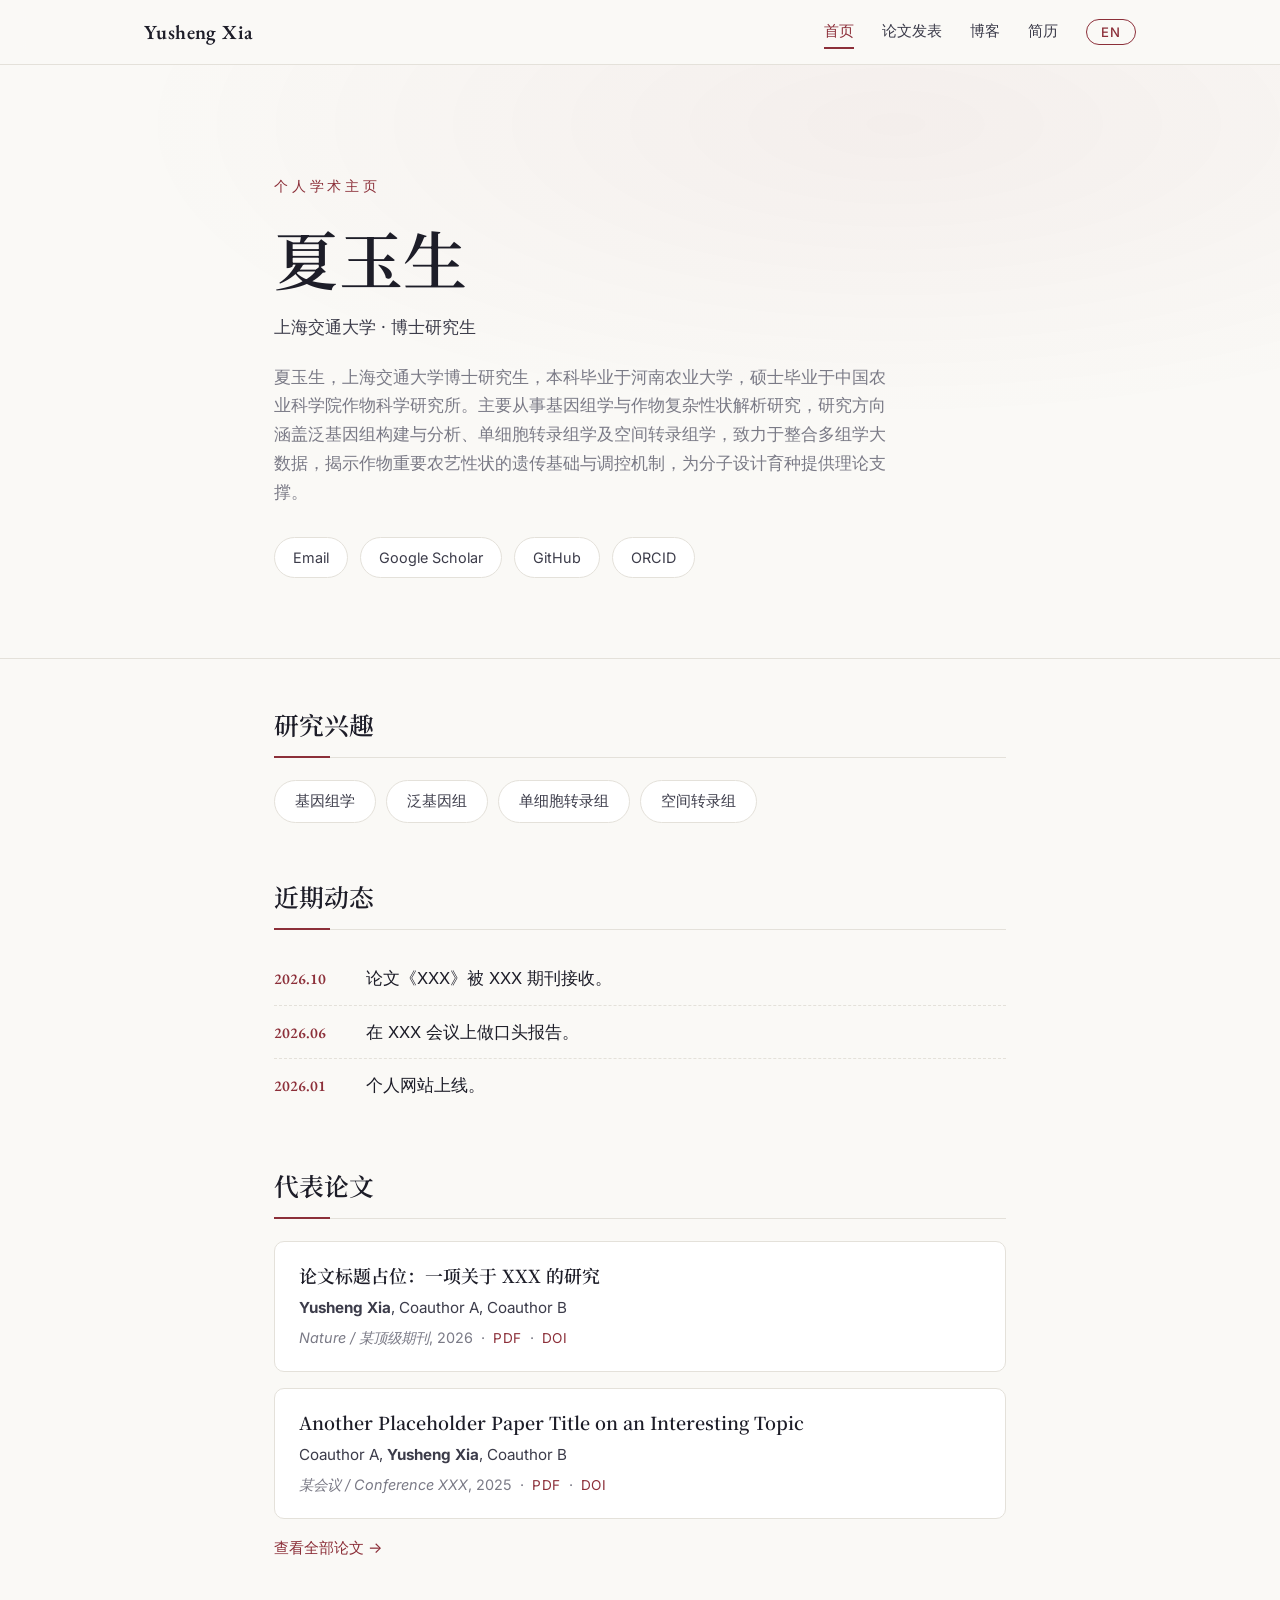
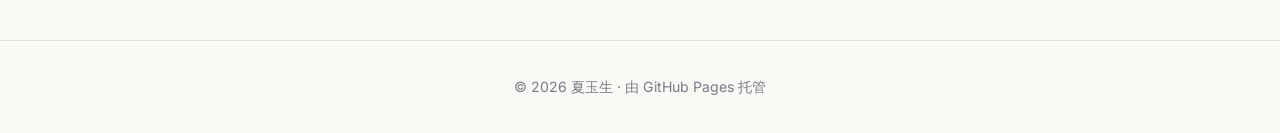
==== index.html @ d9417440 "Initial personal academic website" ====
<!DOCTYPE html>
<html lang="zh-CN" data-lang="zh">
<head>
  <meta charset="UTF-8">
  <meta name="viewport" content="width=device-width, initial-scale=1.0">
  <title>夏玉生 · Yusheng Xia</title>
  <meta name="description" content="夏玉生的个人学术主页：基因组学、泛基因组、单细胞与空间转录组学研究 | Personal academic homepage of Yusheng Xia">
  <link rel="preconnect" href="https://fonts.googleapis.com">
  <link rel="preconnect" href="https://fonts.gstatic.com" crossorigin>
  <link href="https://fonts.googleapis.com/css2?family=EB+Garamond:ital,wght@0,400;0,500;0,600;1,400&family=Noto+Serif+SC:wght@400;500;600;700&family=Inter:wght@300;400;500&display=swap" rel="stylesheet">
  <link rel="stylesheet" href="assets/css/style.css">
</head>
<body>
  <nav class="nav">
    <div class="nav-inner">
      <a href="index.html" class="nav-brand">Yusheng Xia</a>
      <div class="nav-links">
        <a href="index.html" class="active"><span class="lang lang-zh">首页</span><span class="lang lang-en">Home</span></a>
        <a href="publications.html"><span class="lang lang-zh">论文发表</span><span class="lang lang-en">Publications</span></a>
        <a href="blog.html"><span class="lang lang-zh">博客</span><span class="lang lang-en">Blog</span></a>
        <a href="cv.html"><span class="lang lang-zh">简历</span><span class="lang lang-en">CV</span></a>
        <button id="lang-toggle" class="lang-toggle" aria-label="Switch language">EN</button>
      </div>
    </div>
  </nav>

  <header class="hero">
    <div class="container">
      <p class="hero-kicker reveal">
        <span class="lang lang-zh">个人学术主页</span><span class="lang lang-en">Personal Academic Homepage</span>
      </p>
      <h1 class="hero-name reveal">
        <span class="lang lang-zh">夏玉生</span><span class="lang lang-en">Yusheng Xia</span>
      </h1>
      <p class="hero-title reveal">
        <span class="lang lang-zh">上海交通大学 · 博士研究生</span>
        <span class="lang lang-en">Ph.D. Candidate, Shanghai Jiao Tong University</span>
      </p>
      <p class="hero-bio reveal">
        <span class="lang lang-zh">夏玉生，上海交通大学博士研究生，本科毕业于河南农业大学，硕士毕业于中国农业科学院作物科学研究所。主要从事基因组学与作物复杂性状解析研究，研究方向涵盖泛基因组构建与分析、单细胞转录组学及空间转录组学，致力于整合多组学大数据，揭示作物重要农艺性状的遗传基础与调控机制，为分子设计育种提供理论支撑。</span>
        <span class="lang lang-en">Yusheng Xia is a Ph.D. candidate at Shanghai Jiao Tong University. He received his B.S. degree from Henan Agricultural University and his M.S. degree from the Institute of Crop Sciences, Chinese Academy of Agricultural Sciences. His research focuses on genomics and the dissection of complex traits in crops, spanning pan-genome construction and analysis, single-cell transcriptomics, and spatial transcriptomics. By integrating multi-omics data, he aims to unravel the genetic basis and regulatory mechanisms underlying key agronomic traits, providing theoretical support for molecular design breeding.</span>
      </p>
      <div class="hero-links reveal">
        <a href="mailto:you@example.com">Email</a>
        <a href="https://scholar.google.com" target="_blank" rel="noopener">Google Scholar</a>
        <a href="https://github.com/yourname" target="_blank" rel="noopener">GitHub</a>
        <a href="https://orcid.org" target="_blank" rel="noopener">ORCID</a>
      </div>
    </div>
  </header>

  <main class="container">

    <section class="section reveal">
      <h2 class="section-title">
        <span class="lang lang-zh">研究兴趣</span><span class="lang lang-en">Research Interests</span>
      </h2>
      <div class="chips">
        <span class="chip"><span class="lang lang-zh">基因组学</span><span class="lang lang-en">Genomics</span></span>
        <span class="chip"><span class="lang lang-zh">泛基因组</span><span class="lang lang-en">Pan-genomics</span></span>
        <span class="chip"><span class="lang lang-zh">单细胞转录组</span><span class="lang lang-en">Single-cell Transcriptomics</span></span>
        <span class="chip"><span class="lang lang-zh">空间转录组</span><span class="lang lang-en">Spatial Transcriptomics</span></span>
      </div>
    </section>

    <section class="section reveal">
      <h2 class="section-title">
        <span class="lang lang-zh">近期动态</span><span class="lang lang-en">News</span>
      </h2>
      <ul class="news-list">
        <li>
          <span class="news-date">2026.10</span>
          <span class="lang lang-zh">论文《XXX》被 XXX 期刊接收。</span>
          <span class="lang lang-en">Our paper "XXX" was accepted by XXX.</span>
        </li>
        <li>
          <span class="news-date">2026.06</span>
          <span class="lang lang-zh">在 XXX 会议上做口头报告。</span>
          <span class="lang lang-en">Gave an oral presentation at XXX Conference.</span>
        </li>
        <li>
          <span class="news-date">2026.01</span>
          <span class="lang lang-zh">个人网站上线。</span>
          <span class="lang lang-en">This website went online.</span>
        </li>
      </ul>
    </section>

    <section class="section reveal">
      <h2 class="section-title">
        <span class="lang lang-zh">代表论文</span><span class="lang lang-en">Selected Publications</span>
      </h2>
      <ul class="pub-list">
        <li class="pub-item">
          <p class="pub-title">论文标题占位：一项关于 XXX 的研究</p>
          <p class="pub-authors"><strong>Yusheng Xia</strong>, Coauthor A, Coauthor B</p>
          <p class="pub-venue"><em>Nature / 某顶级期刊</em>, 2026 &nbsp;·&nbsp; <a href="#">PDF</a> &nbsp;·&nbsp; <a href="#">DOI</a></p>
        </li>
        <li class="pub-item">
          <p class="pub-title">Another Placeholder Paper Title on an Interesting Topic</p>
          <p class="pub-authors">Coauthor A, <strong>Yusheng Xia</strong>, Coauthor B</p>
          <p class="pub-venue"><em>某会议 / Conference XXX</em>, 2025 &nbsp;·&nbsp; <a href="#">PDF</a> &nbsp;·&nbsp; <a href="#">DOI</a></p>
        </li>
      </ul>
      <p class="more-link"><a href="publications.html"><span class="lang lang-zh">查看全部论文 →</span><span class="lang lang-en">All publications →</span></a></p>
    </section>

  </main>

  <footer class="footer">
    <div class="container">
      <p>
        <span class="lang lang-zh">© 2026 夏玉生 · 由 GitHub Pages 托管</span>
        <span class="lang lang-en">© 2026 Yusheng Xia · Hosted on GitHub Pages</span>
      </p>
    </div>
  </footer>

  <script src="assets/js/main.js"></script>
</body>
</html>
---- assets/css/style.css ----
/* ============================================================
   Academic Personal Site — style.css
   ============================================================ */

:root {
  --bg: #faf9f6;
  --bg-soft: #f3f1ec;
  --ink: #1d1d28;
  --ink-soft: #3c3c4a;
  --muted: #7a7a86;
  --accent: #8c2f39;
  --accent-soft: #a4535c;
  --line: #e4e1da;
  --card: #ffffff;
  --serif-en: "EB Garamond", "Noto Serif SC", Georgia, serif;
  --serif-zh: "Noto Serif SC", "EB Garamond", "Songti SC", serif;
  --sans: "Inter", -apple-system, "PingFang SC", "Microsoft YaHei", sans-serif;
  --maxw: 780px;
}

* { margin: 0; padding: 0; box-sizing: border-box; }

html { scroll-behavior: smooth; }

body {
  background: var(--bg);
  color: var(--ink);
  font-family: var(--sans);
  font-size: 16.5px;
  line-height: 1.75;
  -webkit-font-smoothing: antialiased;
}

.container {
  max-width: var(--maxw);
  margin: 0 auto;
  padding: 0 24px;
}

a {
  color: var(--accent);
  text-decoration: none;
  border-bottom: 1px solid transparent;
  transition: border-color .2s ease, color .2s ease;
}
a:hover { border-bottom-color: var(--accent); }

/* ---------- language toggle ---------- */
.lang { display: none; }
html[data-lang="zh"] .lang-zh { display: inline; }
html[data-lang="en"] .lang-en { display: inline; }
html[data-lang="zh"] body { font-family: var(--sans); }
html[data-lang="en"] body { font-family: var(--sans); }

/* ---------- nav ---------- */
.nav {
  position: sticky;
  top: 0;
  z-index: 100;
  background: rgba(250, 249, 246, .88);
  backdrop-filter: blur(12px);
  -webkit-backdrop-filter: blur(12px);
  border-bottom: 1px solid var(--line);
}
.nav-inner {
  max-width: 1040px;
  margin: 0 auto;
  padding: 0 24px;
  height: 64px;
  display: flex;
  align-items: center;
  justify-content: space-between;
}
.nav-brand {
  font-family: var(--serif-en);
  font-size: 1.25rem;
  font-weight: 600;
  letter-spacing: .02em;
  color: var(--ink);
  border-bottom: none;
}
.nav-links {
  display: flex;
  align-items: center;
  gap: 28px;
}
.nav-links a {
  font-size: .92rem;
  color: var(--ink-soft);
  border-bottom: none;
  position: relative;
  padding: 4px 0;
}
.nav-links a::after {
  content: "";
  position: absolute;
  left: 0; bottom: 0;
  width: 0; height: 2px;
  background: var(--accent);
  transition: width .25s ease;
}
.nav-links a:hover::after,
.nav-links a.active::after { width: 100%; }
.nav-links a.active { color: var(--accent); }

.lang-toggle {
  font-family: var(--sans);
  font-size: .82rem;
  font-weight: 500;
  letter-spacing: .08em;
  color: var(--accent);
  background: transparent;
  border: 1px solid var(--accent);
  border-radius: 999px;
  padding: 4px 14px;
  cursor: pointer;
  transition: background .2s ease, color .2s ease;
}
.lang-toggle:hover { background: var(--accent); color: #fff; }

/* ---------- hero ---------- */
.hero {
  padding: 110px 0 80px;
  border-bottom: 1px solid var(--line);
  background:
    radial-gradient(ellipse 60% 50% at 70% 10%, rgba(140, 47, 57, .05), transparent),
    var(--bg);
}
.hero-kicker {
  font-size: .85rem;
  letter-spacing: .28em;
  text-transform: uppercase;
  color: var(--accent);
  margin-bottom: 22px;
}
.hero-name {
  font-family: var(--serif-zh);
  font-size: clamp(2.6rem, 6vw, 4rem);
  font-weight: 600;
  line-height: 1.15;
  letter-spacing: .01em;
  margin-bottom: 18px;
}
html[data-lang="en"] .hero-name { font-family: var(--serif-en); }
.hero-title {
  font-size: 1.08rem;
  color: var(--ink-soft);
  margin-bottom: 20px;
}
.hero-bio {
  max-width: 620px;
  color: var(--muted);
  margin-bottom: 30px;
}
.hero-links {
  display: flex;
  flex-wrap: wrap;
  gap: 12px;
}
.hero-links a {
  font-size: .9rem;
  padding: 7px 18px;
  border: 1px solid var(--line);
  border-radius: 999px;
  background: var(--card);
  color: var(--ink-soft);
  transition: all .2s ease;
}
.hero-links a:hover {
  border-color: var(--accent);
  color: var(--accent);
  transform: translateY(-1px);
}

/* ---------- sections ---------- */
.section { padding: 44px 0 8px; }

.section-title {
  font-family: var(--serif-zh);
  font-size: 1.55rem;
  font-weight: 600;
  margin-bottom: 22px;
  padding-bottom: 10px;
  border-bottom: 1px solid var(--line);
  position: relative;
}
html[data-lang="en"] .section-title { font-family: var(--serif-en); }
.section-title::after {
  content: "";
  position: absolute;
  left: 0; bottom: -1px;
  width: 56px; height: 2px;
  background: var(--accent);
}

/* ---------- chips ---------- */
.chips { display: flex; flex-wrap: wrap; gap: 10px; }
.chip {
  font-size: .92rem;
  padding: 8px 20px;
  background: var(--card);
  border: 1px solid var(--line);
  border-radius: 999px;
  color: var(--ink-soft);
  transition: all .2s ease;
}
.chip:hover {
  border-color: var(--accent);
  color: var(--accent);
  box-shadow: 0 4px 14px rgba(140, 47, 57, .08);
}

/* ---------- news ---------- */
.news-list { list-style: none; }
.news-list li {
  display: flex;
  gap: 20px;
  padding: 12px 0;
  border-bottom: 1px dashed var(--line);
  align-items: baseline;
}
.news-list li:last-child { border-bottom: none; }
.news-date {
  flex-shrink: 0;
  font-family: var(--serif-en);
  font-size: .95rem;
  font-weight: 600;
  color: var(--accent);
  min-width: 72px;
}

/* ---------- publications ---------- */
.pub-list { list-style: none; }
.pub-item {
  padding: 20px 24px;
  margin-bottom: 16px;
  background: var(--card);
  border: 1px solid var(--line);
  border-radius: 10px;
  transition: box-shadow .25s ease, transform .25s ease;
}
.pub-item:hover {
  box-shadow: 0 8px 28px rgba(29, 29, 40, .07);
  transform: translateY(-2px);
}
.pub-title {
  font-family: var(--serif-zh);
  font-size: 1.12rem;
  font-weight: 600;
  line-height: 1.5;
  margin-bottom: 6px;
}
html[data-lang="en"] .pub-title { font-family: var(--serif-en); }
.pub-authors { font-size: .95rem; color: var(--ink-soft); margin-bottom: 4px; }
.pub-venue { font-size: .9rem; color: var(--muted); }
.pub-venue a { font-size: .85rem; letter-spacing: .04em; }

.more-link { margin-top: 8px; font-size: .95rem; }

/* ---------- page (inner pages) ---------- */
.page { padding: 70px 0 40px; min-height: 60vh; }
.page-title {
  font-family: var(--serif-zh);
  font-size: clamp(2rem, 5vw, 2.8rem);
  font-weight: 600;
  margin-bottom: 10px;
}
html[data-lang="en"] .page-title { font-family: var(--serif-en); }
.page-sub { color: var(--muted); margin-bottom: 20px; }

/* ---------- cv ---------- */
.cv-list { list-style: none; }
.cv-list li { padding: 14px 0; border-bottom: 1px dashed var(--line); }
.cv-list li:last-child { border-bottom: none; }
.cv-row {
  display: flex;
  justify-content: space-between;
  align-items: baseline;
  gap: 16px;
  flex-wrap: wrap;
}
.cv-date {
  font-family: var(--serif-en);
  font-size: .92rem;
  color: var(--accent);
  white-space: nowrap;
}
.cv-detail { font-size: .95rem; color: var(--muted); margin-top: 2px; }

/* ---------- blog list ---------- */
.post-list { padding-top: 10px; }
.post-card {
  display: block;
  padding: 26px 0;
  border-bottom: 1px solid var(--line);
  color: var(--ink);
}
.post-card:hover { border-bottom-color: var(--line); }
.post-card:hover .post-card-title { color: var(--accent); }
.post-card-date {
  font-family: var(--serif-en);
  font-size: .88rem;
  color: var(--accent);
  letter-spacing: .06em;
  margin-bottom: 6px;
}
.post-card-title {
  font-family: var(--serif-zh);
  font-size: 1.4rem;
  font-weight: 600;
  margin-bottom: 8px;
  transition: color .2s ease;
}
html[data-lang="en"] .post-card-title { font-family: var(--serif-en); }
.post-card-summary { color: var(--muted); font-size: .97rem; }

/* ---------- article ---------- */
.back-link { margin-bottom: 30px; font-size: .92rem; }
.article { padding-bottom: 40px; }
.article h1 {
  font-family: var(--serif-zh);
  font-size: 2.1rem;
  font-weight: 600;
  line-height: 1.3;
  margin-bottom: 8px;
}
html[data-lang="en"] .article h1 { font-family: var(--serif-en); }
.article .article-date {
  font-family: var(--serif-en);
  color: var(--accent);
  font-size: .95rem;
  margin-bottom: 32px;
  display: block;
}
.article h2 {
  font-family: var(--serif-zh);
  font-size: 1.5rem;
  margin: 40px 0 14px;
  padding-bottom: 8px;
  border-bottom: 1px solid var(--line);
}
html[data-lang="en"] .article h2 { font-family: var(--serif-en); }
.article h3 { font-size: 1.15rem; margin: 28px 0 10px; }
.article p { margin-bottom: 16px; color: var(--ink-soft); }
.article ul, .article ol { margin: 0 0 16px 24px; color: var(--ink-soft); }
.article li { margin-bottom: 6px; }
.article blockquote {
  margin: 24px 0;
  padding: 14px 22px;
  border-left: 3px solid var(--accent);
  background: var(--bg-soft);
  border-radius: 0 8px 8px 0;
  color: var(--ink-soft);
}
.article code {
  font-family: "SF Mono", Menlo, Consolas, monospace;
  font-size: .88em;
  background: var(--bg-soft);
  padding: 2px 7px;
  border-radius: 5px;
}
.article pre {
  background: #23232e;
  color: #e8e6e3;
  padding: 18px 22px;
  border-radius: 10px;
  overflow-x: auto;
  margin-bottom: 20px;
}
.article pre code { background: none; padding: 0; color: inherit; }
.article img { max-width: 100%; border-radius: 8px; margin: 16px 0; }
.article hr { border: none; border-top: 1px solid var(--line); margin: 36px 0; }

/* ---------- footer ---------- */
.footer {
  margin-top: 70px;
  padding: 34px 0;
  border-top: 1px solid var(--line);
  text-align: center;
  font-size: .88rem;
  color: var(--muted);
}

/* ---------- reveal animation ---------- */
.reveal {
  opacity: 0;
  transform: translateY(18px);
  transition: opacity .7s ease, transform .7s ease;
}
.reveal.visible {
  opacity: 1;
  transform: none;
}

/* ---------- responsive ---------- */
@media (max-width: 640px) {
  body { font-size: 15.5px; }
  .nav-inner { height: 56px; }
  .nav-links { gap: 14px; }
  .nav-links a { font-size: .85rem; }
  .nav-brand { font-size: 1.05rem; }
  .hero { padding: 70px 0 56px; }
  .news-list li { flex-direction: column; gap: 2px; }
  .post-card-title { font-size: 1.2rem; }
}
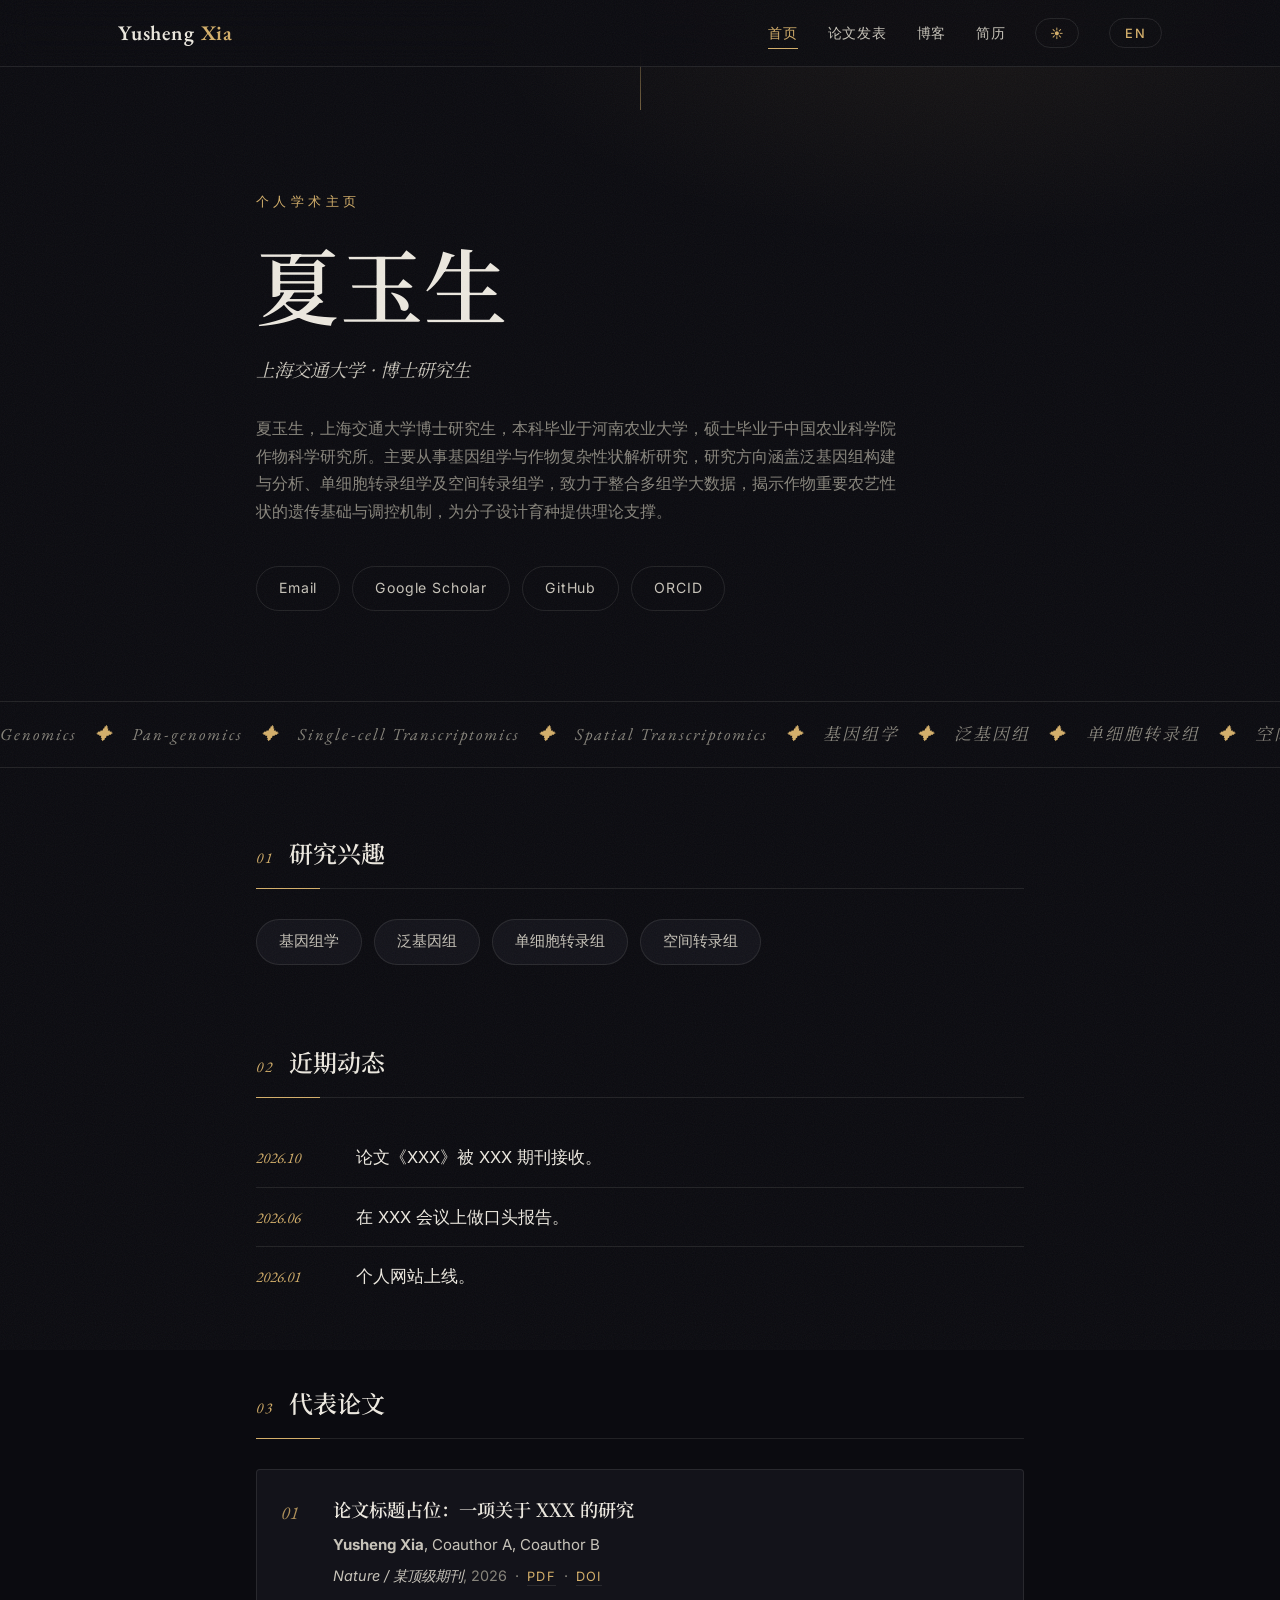
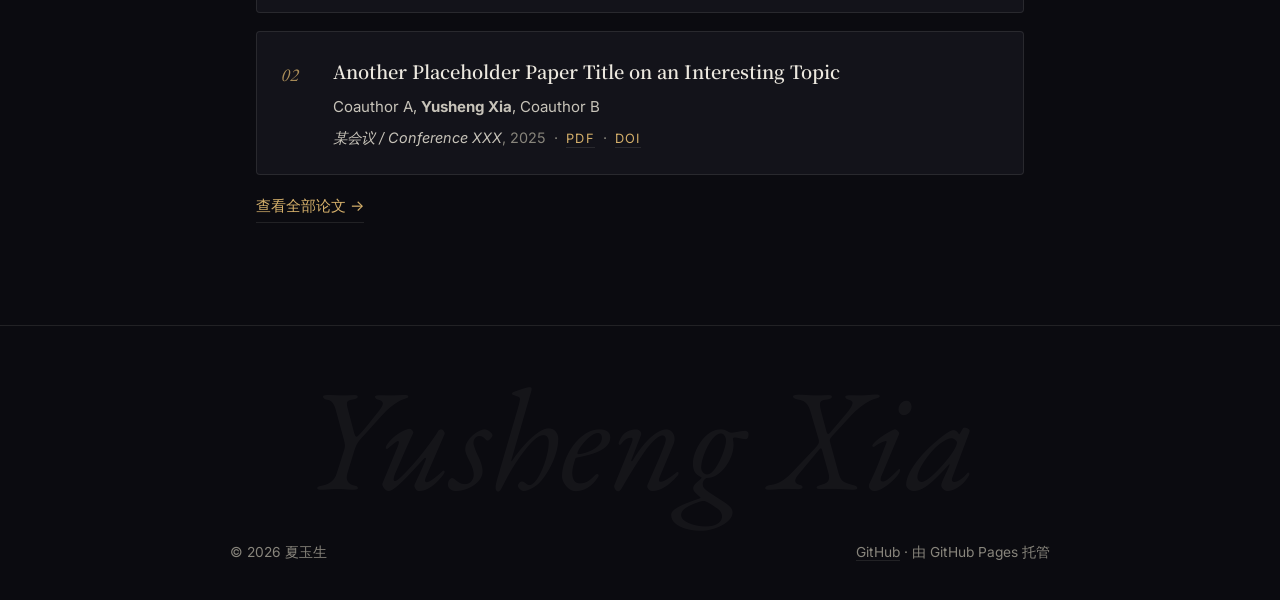
==== commit b5f37f1e: "Redesign: dark gold editorial theme, marquee, grain, theme toggle" ====
--- a/index.html
+++ b/index.html
@@ -1,5 +1,5 @@
 <!DOCTYPE html>
-<html lang="zh-CN" data-lang="zh">
+<html lang="zh-CN" data-lang="zh" data-theme="dark">
 <head>
   <meta charset="UTF-8">
   <meta name="viewport" content="width=device-width, initial-scale=1.0">
@@ -11,14 +11,17 @@
   <link rel="stylesheet" href="assets/css/style.css">
 </head>
 <body>
+  <div class="grain" aria-hidden="true"></div>
+
   <nav class="nav">
     <div class="nav-inner">
-      <a href="index.html" class="nav-brand">Yusheng Xia</a>
+      <a href="index.html" class="nav-brand">Yusheng <em>Xia</em></a>
       <div class="nav-links">
         <a href="index.html" class="active"><span class="lang lang-zh">首页</span><span class="lang lang-en">Home</span></a>
         <a href="publications.html"><span class="lang lang-zh">论文发表</span><span class="lang lang-en">Publications</span></a>
         <a href="blog.html"><span class="lang lang-zh">博客</span><span class="lang lang-en">Blog</span></a>
         <a href="cv.html"><span class="lang lang-zh">简历</span><span class="lang lang-en">CV</span></a>
+        <button id="theme-toggle" class="theme-toggle" aria-label="Toggle theme">☀</button>
         <button id="lang-toggle" class="lang-toggle" aria-label="Switch language">EN</button>
       </div>
     </div>
@@ -43,8 +46,14 @@
       <div class="hero-links reveal">
         <a href="mailto:you@example.com">Email</a>
         <a href="https://scholar.google.com" target="_blank" rel="noopener">Google Scholar</a>
-        <a href="https://github.com/yourname" target="_blank" rel="noopener">GitHub</a>
+        <a href="https://github.com/yusheng-XIA" target="_blank" rel="noopener">GitHub</a>
         <a href="https://orcid.org" target="_blank" rel="noopener">ORCID</a>
+      </div>
+    </div>
+
+    <div class="marquee" aria-hidden="true">
+      <div class="marquee-track">
+        <span>Genomics<b>✦</b>Pan-genomics<b>✦</b>Single-cell Transcriptomics<b>✦</b>Spatial Transcriptomics<b>✦</b>基因组学<b>✦</b>泛基因组<b>✦</b>单细胞转录组<b>✦</b>空间转录组<b>✦</b></span><span>Genomics<b>✦</b>Pan-genomics<b>✦</b>Single-cell Transcriptomics<b>✦</b>Spatial Transcriptomics<b>✦</b>基因组学<b>✦</b>泛基因组<b>✦</b>单细胞转录组<b>✦</b>空间转录组<b>✦</b></span>
       </div>
     </div>
   </header>
@@ -108,10 +117,12 @@
   </main>
 
   <footer class="footer">
-    <div class="container">
+    <div class="footer-watermark">Yusheng Xia</div>
+    <div class="container footer-inner">
+      <p><span class="lang lang-zh">© 2026 夏玉生</span><span class="lang lang-en">© 2026 Yusheng Xia</span></p>
       <p>
-        <span class="lang lang-zh">© 2026 夏玉生 · 由 GitHub Pages 托管</span>
-        <span class="lang lang-en">© 2026 Yusheng Xia · Hosted on GitHub Pages</span>
+        <a href="https://github.com/yusheng-XIA" target="_blank" rel="noopener">GitHub</a>
+        <span class="lang lang-zh"> · 由 GitHub Pages 托管</span><span class="lang lang-en"> · Hosted on GitHub Pages</span>
       </p>
     </div>
   </footer>
--- a/assets/css/style.css
+++ b/assets/css/style.css
@@ -1,21 +1,44 @@
 /* ============================================================
-   Academic Personal Site — style.css
+   Yusheng Xia — Academic Site · "Modern Editorial" theme
    ============================================================ */
 
 :root {
-  --bg: #faf9f6;
-  --bg-soft: #f3f1ec;
-  --ink: #1d1d28;
-  --ink-soft: #3c3c4a;
-  --muted: #7a7a86;
-  --accent: #8c2f39;
-  --accent-soft: #a4535c;
-  --line: #e4e1da;
-  --card: #ffffff;
   --serif-en: "EB Garamond", "Noto Serif SC", Georgia, serif;
   --serif-zh: "Noto Serif SC", "EB Garamond", "Songti SC", serif;
   --sans: "Inter", -apple-system, "PingFang SC", "Microsoft YaHei", sans-serif;
-  --maxw: 780px;
+  --mono: "SF Mono", Menlo, Consolas, monospace;
+  --maxw: 820px;
+  --ease: cubic-bezier(.22, .68, .26, .99);
+}
+
+/* ---------- themes ---------- */
+html[data-theme="dark"] {
+  --bg: #0b0b10;
+  --bg-soft: #121218;
+  --card: #13131a;
+  --ink: #ece8df;
+  --ink-soft: #c7c3b9;
+  --muted: #88857c;
+  --accent: #d4af6a;
+  --accent-ink: #0b0b10;
+  --line: rgba(236, 232, 223, .1);
+  --glow: rgba(212, 175, 106, .07);
+  --shadow: rgba(0, 0, 0, .5);
+  --nav-bg: rgba(11, 11, 16, .82);
+}
+html[data-theme="light"] {
+  --bg: #f6f3ec;
+  --bg-soft: #efebe1;
+  --card: #fffdf8;
+  --ink: #16161e;
+  --ink-soft: #3a3a46;
+  --muted: #7b786e;
+  --accent: #8c2f39;
+  --accent-ink: #fffdf8;
+  --line: rgba(22, 22, 30, .12);
+  --glow: rgba(140, 47, 57, .05);
+  --shadow: rgba(22, 22, 30, .12);
+  --nav-bg: rgba(246, 243, 236, .85);
 }
 
 * { margin: 0; padding: 0; box-sizing: border-box; }
@@ -29,65 +52,91 @@
   font-size: 16.5px;
   line-height: 1.75;
   -webkit-font-smoothing: antialiased;
-}
+  transition: background .4s ease, color .4s ease;
+}
+
+::selection { background: var(--accent); color: var(--accent-ink); }
+
+::-webkit-scrollbar { width: 10px; }
+::-webkit-scrollbar-track { background: var(--bg); }
+::-webkit-scrollbar-thumb { background: var(--line); border-radius: 5px; }
+::-webkit-scrollbar-thumb:hover { background: var(--accent); }
 
 .container {
   max-width: var(--maxw);
   margin: 0 auto;
-  padding: 0 24px;
+  padding: 0 26px;
 }
 
 a {
   color: var(--accent);
   text-decoration: none;
-  border-bottom: 1px solid transparent;
-  transition: border-color .2s ease, color .2s ease;
-}
-a:hover { border-bottom-color: var(--accent); }
+  transition: color .25s ease;
+}
+
+/* ---------- film grain overlay ---------- */
+.grain {
+  position: fixed;
+  inset: -50%;
+  z-index: 999;
+  pointer-events: none;
+  opacity: .05;
+  background-image: url("data:image/svg+xml,%3Csvg xmlns='http://www.w3.org/2000/svg' width='300' height='300'%3E%3Cfilter id='n'%3E%3CfeTurbulence type='fractalNoise' baseFrequency='0.9' numOctaves='2'/%3E%3C/filter%3E%3Crect width='100%25' height='100%25' filter='url(%23n)'/%3E%3C/svg%3E");
+  animation: grain 8s steps(10) infinite;
+}
+@keyframes grain {
+  0%, 100% { transform: translate(0, 0); }
+  20% { transform: translate(-3%, 2%); }
+  40% { transform: translate(2%, -3%); }
+  60% { transform: translate(-2%, -2%); }
+  80% { transform: translate(3%, 3%); }
+}
 
 /* ---------- language toggle ---------- */
 .lang { display: none; }
 html[data-lang="zh"] .lang-zh { display: inline; }
 html[data-lang="en"] .lang-en { display: inline; }
-html[data-lang="zh"] body { font-family: var(--sans); }
-html[data-lang="en"] body { font-family: var(--sans); }
 
 /* ---------- nav ---------- */
 .nav {
-  position: sticky;
-  top: 0;
+  position: fixed;
+  top: 0; left: 0; right: 0;
   z-index: 100;
-  background: rgba(250, 249, 246, .88);
-  backdrop-filter: blur(12px);
-  -webkit-backdrop-filter: blur(12px);
-  border-bottom: 1px solid var(--line);
+  background: var(--nav-bg);
+  backdrop-filter: blur(16px) saturate(1.4);
+  -webkit-backdrop-filter: blur(16px) saturate(1.4);
+  border-bottom: 1px solid var(--line);
+  transition: background .4s ease;
 }
 .nav-inner {
-  max-width: 1040px;
+  max-width: 1100px;
   margin: 0 auto;
-  padding: 0 24px;
-  height: 64px;
+  padding: 0 28px;
+  height: 66px;
   display: flex;
   align-items: center;
   justify-content: space-between;
 }
 .nav-brand {
   font-family: var(--serif-en);
-  font-size: 1.25rem;
+  font-size: 1.3rem;
   font-weight: 600;
-  letter-spacing: .02em;
+  letter-spacing: .04em;
   color: var(--ink);
-  border-bottom: none;
+}
+.nav-brand em {
+  font-style: normal;
+  color: var(--accent);
 }
 .nav-links {
   display: flex;
   align-items: center;
-  gap: 28px;
+  gap: 30px;
 }
 .nav-links a {
-  font-size: .92rem;
+  font-size: .88rem;
+  letter-spacing: .05em;
   color: var(--ink-soft);
-  border-bottom: none;
   position: relative;
   padding: 4px 0;
 }
@@ -95,182 +144,302 @@
   content: "";
   position: absolute;
   left: 0; bottom: 0;
-  width: 0; height: 2px;
+  width: 100%; height: 1px;
   background: var(--accent);
-  transition: width .25s ease;
+  transform: scaleX(0);
+  transform-origin: right;
+  transition: transform .35s var(--ease);
 }
 .nav-links a:hover::after,
-.nav-links a.active::after { width: 100%; }
+.nav-links a.active::after { transform: scaleX(1); transform-origin: left; }
 .nav-links a.active { color: var(--accent); }
 
-.lang-toggle {
+.lang-toggle, .theme-toggle {
   font-family: var(--sans);
-  font-size: .82rem;
+  font-size: .8rem;
   font-weight: 500;
-  letter-spacing: .08em;
+  letter-spacing: .1em;
   color: var(--accent);
   background: transparent;
-  border: 1px solid var(--accent);
+  border: 1px solid var(--line);
   border-radius: 999px;
-  padding: 4px 14px;
+  width: 44px; height: 30px;
   cursor: pointer;
-  transition: background .2s ease, color .2s ease;
-}
-.lang-toggle:hover { background: var(--accent); color: #fff; }
+  transition: all .25s ease;
+  display: inline-flex;
+  align-items: center;
+  justify-content: center;
+}
+.lang-toggle { width: auto; padding: 0 15px; }
+.lang-toggle:hover, .theme-toggle:hover {
+  border-color: var(--accent);
+  box-shadow: 0 0 18px var(--glow);
+}
 
 /* ---------- hero ---------- */
 .hero {
-  padding: 110px 0 80px;
-  border-bottom: 1px solid var(--line);
+  position: relative;
+  padding: 190px 0 0;
+  overflow: hidden;
   background:
-    radial-gradient(ellipse 60% 50% at 70% 10%, rgba(140, 47, 57, .05), transparent),
+    radial-gradient(ellipse 55% 45% at 75% 0%, var(--glow), transparent 70%),
     var(--bg);
 }
+.hero::before {
+  content: "";
+  position: absolute;
+  top: 0; left: 50%;
+  width: 1px; height: 110px;
+  background: linear-gradient(to bottom, transparent, var(--accent));
+  opacity: .5;
+}
 .hero-kicker {
-  font-size: .85rem;
-  letter-spacing: .28em;
+  font-size: .82rem;
+  letter-spacing: .34em;
   text-transform: uppercase;
   color: var(--accent);
-  margin-bottom: 22px;
+  margin-bottom: 26px;
 }
 .hero-name {
   font-family: var(--serif-zh);
-  font-size: clamp(2.6rem, 6vw, 4rem);
+  font-size: clamp(3rem, 8vw, 5.2rem);
   font-weight: 600;
-  line-height: 1.15;
+  line-height: 1.08;
   letter-spacing: .01em;
-  margin-bottom: 18px;
-}
-html[data-lang="en"] .hero-name { font-family: var(--serif-en); }
+  margin-bottom: 24px;
+}
+html[data-lang="en"] .hero-name {
+  font-family: var(--serif-en);
+  letter-spacing: -.015em;
+}
 .hero-title {
-  font-size: 1.08rem;
+  font-family: var(--serif-zh);
+  font-style: italic;
+  font-size: 1.15rem;
   color: var(--ink-soft);
-  margin-bottom: 20px;
-}
+  margin-bottom: 30px;
+}
+html[data-lang="en"] .hero-title { font-family: var(--serif-en); }
 .hero-bio {
-  max-width: 620px;
+  max-width: 640px;
   color: var(--muted);
-  margin-bottom: 30px;
+  font-size: .99rem;
+  margin-bottom: 40px;
 }
 .hero-links {
   display: flex;
   flex-wrap: wrap;
   gap: 12px;
+  padding-bottom: 90px;
 }
 .hero-links a {
-  font-size: .9rem;
-  padding: 7px 18px;
+  font-size: .88rem;
+  letter-spacing: .06em;
+  padding: 9px 22px;
   border: 1px solid var(--line);
   border-radius: 999px;
-  background: var(--card);
   color: var(--ink-soft);
-  transition: all .2s ease;
+  transition: all .3s var(--ease);
 }
 .hero-links a:hover {
   border-color: var(--accent);
   color: var(--accent);
-  transform: translateY(-1px);
+  transform: translateY(-2px);
+  box-shadow: 0 6px 22px var(--glow);
+}
+
+/* ---------- marquee ---------- */
+.marquee {
+  border-top: 1px solid var(--line);
+  border-bottom: 1px solid var(--line);
+  overflow: hidden;
+  padding: 18px 0;
+  white-space: nowrap;
+}
+.marquee-track {
+  display: inline-block;
+  animation: marquee 42s linear infinite;
+}
+.marquee-track span {
+  font-family: var(--serif-en);
+  font-style: italic;
+  font-size: 1.05rem;
+  letter-spacing: .12em;
+  color: var(--muted);
+  padding-right: 8px;
+}
+.marquee-track b {
+  color: var(--accent);
+  font-weight: 400;
+  padding: 0 18px;
+}
+@keyframes marquee {
+  from { transform: translateX(0); }
+  to { transform: translateX(-50%); }
 }
 
 /* ---------- sections ---------- */
-.section { padding: 44px 0 8px; }
+.section { padding: 64px 0 12px; counter-increment: sec; }
+main { counter-reset: sec; }
 
 .section-title {
   font-family: var(--serif-zh);
-  font-size: 1.55rem;
+  font-size: 1.5rem;
   font-weight: 600;
-  margin-bottom: 22px;
-  padding-bottom: 10px;
+  margin-bottom: 30px;
+  padding-bottom: 14px;
   border-bottom: 1px solid var(--line);
   position: relative;
+  display: flex;
+  align-items: baseline;
+  gap: 16px;
 }
 html[data-lang="en"] .section-title { font-family: var(--serif-en); }
+.section-title::before {
+  content: "0" counter(sec);
+  font-family: var(--serif-en);
+  font-style: italic;
+  font-weight: 400;
+  font-size: .95rem;
+  color: var(--accent);
+  letter-spacing: .1em;
+}
 .section-title::after {
   content: "";
   position: absolute;
   left: 0; bottom: -1px;
-  width: 56px; height: 2px;
+  width: 64px; height: 1px;
   background: var(--accent);
 }
 
 /* ---------- chips ---------- */
-.chips { display: flex; flex-wrap: wrap; gap: 10px; }
+.chips { display: flex; flex-wrap: wrap; gap: 12px; }
 .chip {
   font-size: .92rem;
-  padding: 8px 20px;
+  padding: 9px 22px;
   background: var(--card);
   border: 1px solid var(--line);
   border-radius: 999px;
   color: var(--ink-soft);
-  transition: all .2s ease;
+  transition: all .3s var(--ease);
 }
 .chip:hover {
   border-color: var(--accent);
   color: var(--accent);
-  box-shadow: 0 4px 14px rgba(140, 47, 57, .08);
+  transform: translateY(-2px);
+  box-shadow: 0 6px 20px var(--glow);
 }
 
 /* ---------- news ---------- */
 .news-list { list-style: none; }
 .news-list li {
   display: flex;
-  gap: 20px;
-  padding: 12px 0;
-  border-bottom: 1px dashed var(--line);
+  gap: 24px;
+  padding: 15px 0;
+  border-bottom: 1px solid var(--line);
   align-items: baseline;
-}
+  transition: padding-left .3s var(--ease);
+}
+.news-list li:hover { padding-left: 8px; }
 .news-list li:last-child { border-bottom: none; }
 .news-date {
   flex-shrink: 0;
   font-family: var(--serif-en);
+  font-style: italic;
   font-size: .95rem;
-  font-weight: 600;
-  color: var(--accent);
-  min-width: 72px;
+  color: var(--accent);
+  min-width: 76px;
 }
 
 /* ---------- publications ---------- */
-.pub-list { list-style: none; }
+.pub-list { list-style: none; counter-reset: pub; }
 .pub-item {
-  padding: 20px 24px;
-  margin-bottom: 16px;
+  position: relative;
+  padding: 26px 28px 24px 76px;
+  margin-bottom: 18px;
   background: var(--card);
   border: 1px solid var(--line);
-  border-radius: 10px;
-  transition: box-shadow .25s ease, transform .25s ease;
+  border-radius: 4px;
+  counter-increment: pub;
+  transition: all .35s var(--ease);
+  overflow: hidden;
+}
+.pub-item::before {
+  content: counter(pub, decimal-leading-zero);
+  position: absolute;
+  left: 24px; top: 26px;
+  font-family: var(--serif-en);
+  font-style: italic;
+  font-size: 1.15rem;
+  color: var(--accent);
+  opacity: .8;
+}
+.pub-item::after {
+  content: "";
+  position: absolute;
+  left: 0; top: 0; bottom: 0;
+  width: 2px;
+  background: var(--accent);
+  transform: scaleY(0);
+  transition: transform .35s var(--ease);
 }
 .pub-item:hover {
-  box-shadow: 0 8px 28px rgba(29, 29, 40, .07);
-  transform: translateY(-2px);
-}
+  transform: translateY(-3px);
+  box-shadow: 0 14px 40px var(--shadow);
+  border-color: var(--line);
+}
+.pub-item:hover::after { transform: scaleY(1); }
 .pub-title {
   font-family: var(--serif-zh);
-  font-size: 1.12rem;
+  font-size: 1.14rem;
   font-weight: 600;
   line-height: 1.5;
-  margin-bottom: 6px;
+  margin-bottom: 8px;
 }
 html[data-lang="en"] .pub-title { font-family: var(--serif-en); }
-.pub-authors { font-size: .95rem; color: var(--ink-soft); margin-bottom: 4px; }
+.pub-authors { font-size: .94rem; color: var(--ink-soft); margin-bottom: 5px; }
 .pub-venue { font-size: .9rem; color: var(--muted); }
-.pub-venue a { font-size: .85rem; letter-spacing: .04em; }
-
-.more-link { margin-top: 8px; font-size: .95rem; }
+.pub-venue em { color: var(--ink-soft); }
+.pub-venue a {
+  font-size: .8rem;
+  letter-spacing: .1em;
+  text-transform: uppercase;
+  border-bottom: 1px solid var(--line);
+  padding-bottom: 1px;
+}
+.pub-venue a:hover { border-bottom-color: var(--accent); }
+
+.more-link { margin-top: 14px; font-size: .95rem; }
+.more-link a {
+  display: inline-flex;
+  align-items: center;
+  gap: 6px;
+  border-bottom: 1px solid var(--line);
+  padding-bottom: 2px;
+  transition: gap .3s var(--ease), border-color .3s;
+}
+.more-link a:hover { gap: 12px; border-bottom-color: var(--accent); }
 
 /* ---------- page (inner pages) ---------- */
-.page { padding: 70px 0 40px; min-height: 60vh; }
+.page { padding: 150px 0 60px; min-height: 62vh; }
 .page-title {
   font-family: var(--serif-zh);
-  font-size: clamp(2rem, 5vw, 2.8rem);
+  font-size: clamp(2.4rem, 6vw, 3.4rem);
   font-weight: 600;
-  margin-bottom: 10px;
+  margin-bottom: 14px;
+  letter-spacing: -.01em;
 }
 html[data-lang="en"] .page-title { font-family: var(--serif-en); }
-.page-sub { color: var(--muted); margin-bottom: 20px; }
+.page-sub { color: var(--muted); margin-bottom: 24px; }
 
 /* ---------- cv ---------- */
 .cv-list { list-style: none; }
-.cv-list li { padding: 14px 0; border-bottom: 1px dashed var(--line); }
+.cv-list li {
+  padding: 18px 0;
+  border-bottom: 1px solid var(--line);
+  transition: padding-left .3s var(--ease);
+}
+.cv-list li:hover { padding-left: 8px; }
 .cv-list li:last-child { border-bottom: none; }
 .cv-row {
   display: flex;
@@ -281,111 +450,143 @@
 }
 .cv-date {
   font-family: var(--serif-en);
+  font-style: italic;
   font-size: .92rem;
   color: var(--accent);
   white-space: nowrap;
 }
-.cv-detail { font-size: .95rem; color: var(--muted); margin-top: 2px; }
+.cv-detail { font-size: .95rem; color: var(--muted); margin-top: 3px; }
 
 /* ---------- blog list ---------- */
-.post-list { padding-top: 10px; }
+.post-list { padding-top: 14px; }
 .post-card {
   display: block;
-  padding: 26px 0;
+  padding: 34px 0;
   border-bottom: 1px solid var(--line);
   color: var(--ink);
 }
-.post-card:hover { border-bottom-color: var(--line); }
-.post-card:hover .post-card-title { color: var(--accent); }
+.post-card:hover .post-card-title { color: var(--accent); transform: translateX(8px); }
 .post-card-date {
   font-family: var(--serif-en);
+  font-style: italic;
   font-size: .88rem;
   color: var(--accent);
-  letter-spacing: .06em;
-  margin-bottom: 6px;
+  letter-spacing: .08em;
+  margin-bottom: 8px;
 }
 .post-card-title {
   font-family: var(--serif-zh);
-  font-size: 1.4rem;
+  font-size: 1.5rem;
   font-weight: 600;
-  margin-bottom: 8px;
-  transition: color .2s ease;
+  margin-bottom: 10px;
+  transition: color .3s ease, transform .35s var(--ease);
 }
 html[data-lang="en"] .post-card-title { font-family: var(--serif-en); }
-.post-card-summary { color: var(--muted); font-size: .97rem; }
+.post-card-summary { color: var(--muted); font-size: .96rem; }
 
 /* ---------- article ---------- */
-.back-link { margin-bottom: 30px; font-size: .92rem; }
-.article { padding-bottom: 40px; }
+.back-link { margin-bottom: 36px; font-size: .9rem; letter-spacing: .04em; }
+.article { padding-bottom: 50px; }
 .article h1 {
   font-family: var(--serif-zh);
-  font-size: 2.1rem;
+  font-size: 2.3rem;
   font-weight: 600;
-  line-height: 1.3;
-  margin-bottom: 8px;
+  line-height: 1.28;
+  margin-bottom: 10px;
+  letter-spacing: -.01em;
 }
 html[data-lang="en"] .article h1 { font-family: var(--serif-en); }
 .article .article-date {
   font-family: var(--serif-en);
+  font-style: italic;
   color: var(--accent);
   font-size: .95rem;
-  margin-bottom: 32px;
+  margin-bottom: 38px;
   display: block;
 }
 .article h2 {
   font-family: var(--serif-zh);
   font-size: 1.5rem;
-  margin: 40px 0 14px;
-  padding-bottom: 8px;
+  margin: 46px 0 16px;
+  padding-bottom: 10px;
   border-bottom: 1px solid var(--line);
 }
 html[data-lang="en"] .article h2 { font-family: var(--serif-en); }
-.article h3 { font-size: 1.15rem; margin: 28px 0 10px; }
-.article p { margin-bottom: 16px; color: var(--ink-soft); }
-.article ul, .article ol { margin: 0 0 16px 24px; color: var(--ink-soft); }
+.article h3 { font-size: 1.15rem; margin: 30px 0 12px; }
+.article p { margin-bottom: 17px; color: var(--ink-soft); }
+.article ul, .article ol { margin: 0 0 17px 24px; color: var(--ink-soft); }
 .article li { margin-bottom: 6px; }
+.article a { border-bottom: 1px solid var(--line); }
+.article a:hover { border-bottom-color: var(--accent); }
 .article blockquote {
-  margin: 24px 0;
-  padding: 14px 22px;
-  border-left: 3px solid var(--accent);
+  margin: 28px 0;
+  padding: 18px 26px;
+  border-left: 2px solid var(--accent);
   background: var(--bg-soft);
-  border-radius: 0 8px 8px 0;
+  border-radius: 0 6px 6px 0;
   color: var(--ink-soft);
+  font-family: var(--serif-zh);
+  font-style: italic;
 }
 .article code {
-  font-family: "SF Mono", Menlo, Consolas, monospace;
+  font-family: var(--mono);
   font-size: .88em;
   background: var(--bg-soft);
+  border: 1px solid var(--line);
   padding: 2px 7px;
-  border-radius: 5px;
+  border-radius: 4px;
 }
 .article pre {
-  background: #23232e;
-  color: #e8e6e3;
-  padding: 18px 22px;
-  border-radius: 10px;
+  background: #101018;
+  border: 1px solid var(--line);
+  color: #e8e6e0;
+  padding: 20px 24px;
+  border-radius: 8px;
   overflow-x: auto;
-  margin-bottom: 20px;
-}
-.article pre code { background: none; padding: 0; color: inherit; }
-.article img { max-width: 100%; border-radius: 8px; margin: 16px 0; }
-.article hr { border: none; border-top: 1px solid var(--line); margin: 36px 0; }
+  margin-bottom: 22px;
+}
+.article pre code { background: none; border: none; padding: 0; color: inherit; }
+.article img { max-width: 100%; border-radius: 6px; margin: 18px 0; }
+.article hr { border: none; border-top: 1px solid var(--line); margin: 40px 0; }
 
 /* ---------- footer ---------- */
 .footer {
-  margin-top: 70px;
-  padding: 34px 0;
+  margin-top: 90px;
   border-top: 1px solid var(--line);
+  position: relative;
+  overflow: hidden;
+}
+.footer-watermark {
+  font-family: var(--serif-en);
+  font-style: italic;
+  font-size: clamp(4rem, 14vw, 9rem);
+  line-height: 1;
   text-align: center;
-  font-size: .88rem;
+  color: var(--ink);
+  opacity: .045;
+  white-space: nowrap;
+  padding-top: 40px;
+  user-select: none;
+  pointer-events: none;
+}
+.footer-inner {
+  display: flex;
+  justify-content: space-between;
+  align-items: center;
+  flex-wrap: wrap;
+  gap: 12px;
+  padding: 30px 0 36px;
+  font-size: .86rem;
   color: var(--muted);
 }
+.footer-inner a { color: var(--muted); border-bottom: 1px solid var(--line); }
+.footer-inner a:hover { color: var(--accent); border-bottom-color: var(--accent); }
 
 /* ---------- reveal animation ---------- */
 .reveal {
   opacity: 0;
-  transform: translateY(18px);
-  transition: opacity .7s ease, transform .7s ease;
+  transform: translateY(26px);
+  transition: opacity .9s var(--ease), transform .9s var(--ease);
 }
 .reveal.visible {
   opacity: 1;
@@ -395,11 +596,15 @@
 /* ---------- responsive ---------- */
 @media (max-width: 640px) {
   body { font-size: 15.5px; }
-  .nav-inner { height: 56px; }
+  .nav-inner { height: 58px; padding: 0 18px; }
   .nav-links { gap: 14px; }
-  .nav-links a { font-size: .85rem; }
+  .nav-links a { font-size: .82rem; letter-spacing: 0; }
   .nav-brand { font-size: 1.05rem; }
-  .hero { padding: 70px 0 56px; }
+  .hero { padding: 130px 0 0; }
+  .hero-links { padding-bottom: 60px; }
   .news-list li { flex-direction: column; gap: 2px; }
-  .post-card-title { font-size: 1.2rem; }
-}
+  .pub-item { padding: 22px 20px 20px 58px; }
+  .pub-item::before { left: 16px; }
+  .post-card-title { font-size: 1.25rem; }
+  .footer-inner { flex-direction: column; text-align: center; }
+}
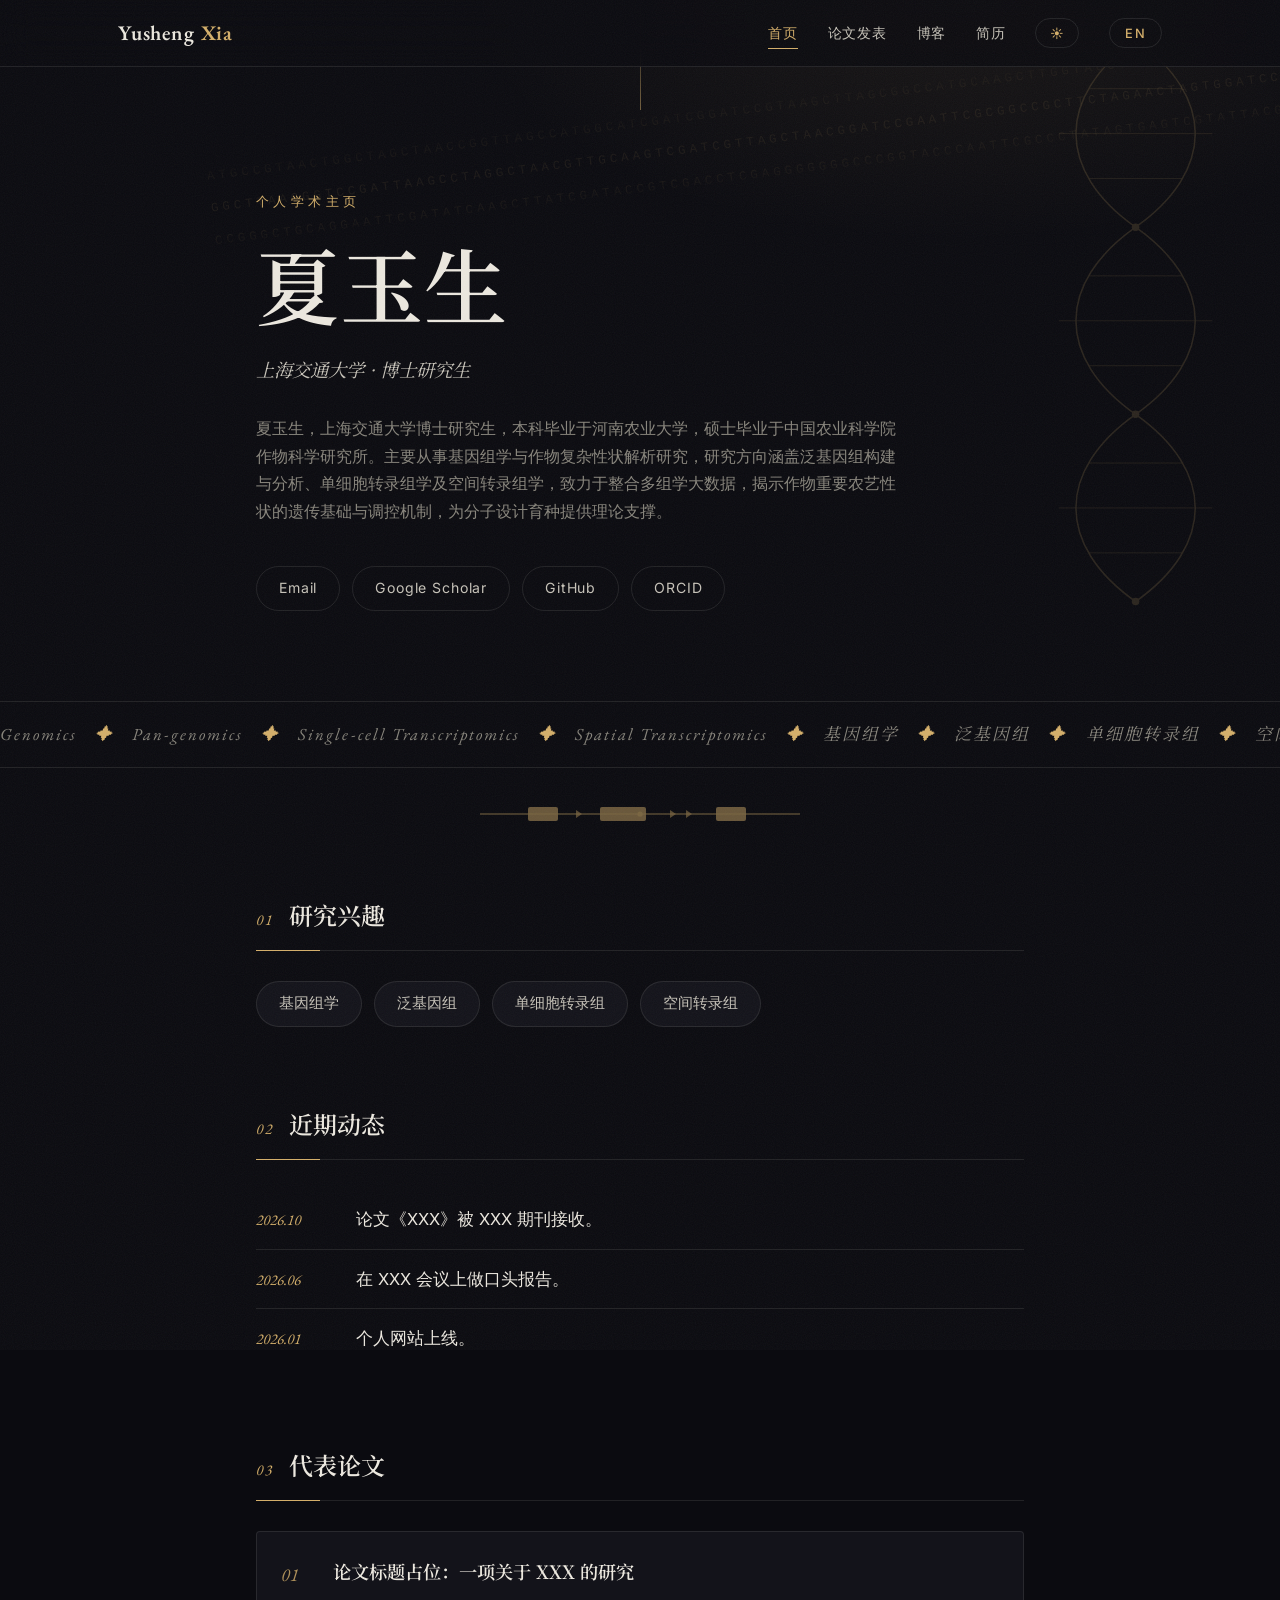
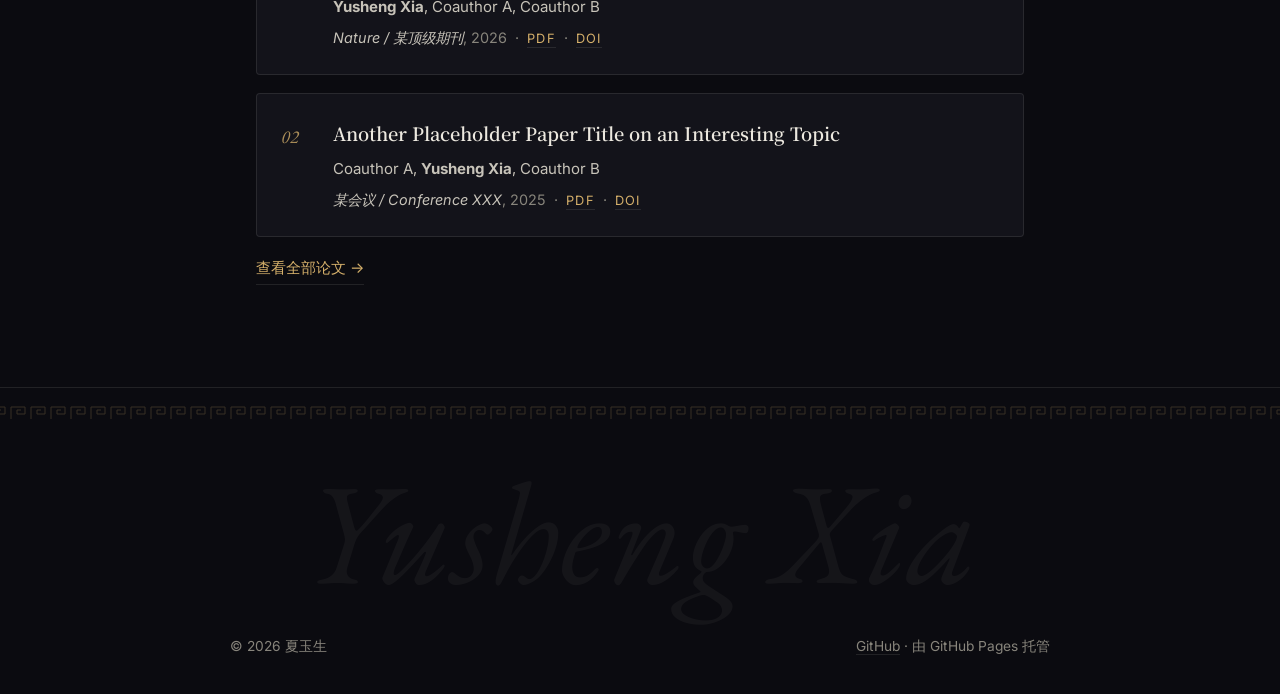
==== commit d07db24d: "Add genomic motifs: helix, sequence texture, gene-track ornament, meander footer" ====
--- a/index.html
+++ b/index.html
@@ -28,6 +28,26 @@
   </nav>
 
   <header class="hero">
+    <div class="seq-texture" aria-hidden="true">ATGCCGTAACTGGCTAGCTAACCGGTTAGCCATGGCATCGATCGGATCCGTAAGCTTAGCGGCCATGCAAGCTTGGTACCGAGCTCGGATCCACTAGT
+GGCTTAACGGTCCGATTAAGCCTAGGCTAACGTTGCAAGTCGATCGTTAGCTAACGGATCCGAATTCGCGGCCGCTTCTAGAACTAGTGGATCCCC
+CCGGGCTGCAGGAATTCGATATCAAGCTTATCGATACCGTCGACCTCGAGGGGGGGCCCGGTACCCAATTCGCCCTATAGTGAGTCGTATTACGCG</div>
+    <svg class="helix" viewBox="0 0 200 640" aria-hidden="true">
+      <path d="M100,0 C185,60 185,140 100,200 C15,260 15,340 100,400 C185,460 185,540 100,600" fill="none"/>
+      <path d="M100,0 C15,60 15,140 100,200 C185,260 185,340 100,400 C15,460 15,540 100,600" fill="none"/>
+      <line x1="150" y1="52" x2="50" y2="52"/>
+      <line x1="182" y1="100" x2="18" y2="100"/>
+      <line x1="150" y1="148" x2="50" y2="148"/>
+      <line x1="50" y1="252" x2="150" y2="252"/>
+      <line x1="18" y1="300" x2="182" y2="300"/>
+      <line x1="50" y1="348" x2="150" y2="348"/>
+      <line x1="150" y1="452" x2="50" y2="452"/>
+      <line x1="182" y1="500" x2="18" y2="500"/>
+      <line x1="150" y1="548" x2="50" y2="548"/>
+      <circle cx="100" cy="0" r="4"/>
+      <circle cx="100" cy="200" r="4"/>
+      <circle cx="100" cy="400" r="4"/>
+      <circle cx="100" cy="600" r="4"/>
+    </svg>
     <div class="container">
       <p class="hero-kicker reveal">
         <span class="lang lang-zh">个人学术主页</span><span class="lang lang-en">Personal Academic Homepage</span>
@@ -57,6 +77,19 @@
       </div>
     </div>
   </header>
+
+  <div class="ornament" aria-hidden="true">
+    <svg viewBox="0 0 320 24" width="320" height="24">
+      <line x1="0" y1="12" x2="320" y2="12"/>
+      <rect x="48" y="5" width="30" height="14" rx="2"/>
+      <rect x="120" y="5" width="46" height="14" rx="2"/>
+      <rect x="236" y="5" width="30" height="14" rx="2"/>
+      <path d="M96,8 l6,4 l-6,4 z"/>
+      <path d="M190,8 l6,4 l-6,4 z"/>
+      <path d="M206,8 l6,4 l-6,4 z"/>
+      <circle cx="160" cy="12" r="2.6"/>
+    </svg>
+  </div>
 
   <main class="container">
 
--- a/assets/css/style.css
+++ b/assets/css/style.css
@@ -549,12 +549,77 @@
 .article img { max-width: 100%; border-radius: 6px; margin: 18px 0; }
 .article hr { border: none; border-top: 1px solid var(--line); margin: 40px 0; }
 
+/* ---------- genomic ornaments ---------- */
+.hero { position: relative; }
+.hero .container { position: relative; z-index: 2; }
+
+.seq-texture {
+  position: absolute;
+  top: 12%;
+  right: -4%;
+  z-index: 1;
+  font-family: var(--mono);
+  font-size: .78rem;
+  letter-spacing: .32em;
+  line-height: 2.6;
+  color: var(--accent);
+  opacity: .08;
+  transform: rotate(-7deg);
+  white-space: pre;
+  pointer-events: none;
+  user-select: none;
+  mask-image: linear-gradient(to bottom, transparent, #000 25%, #000 75%, transparent);
+  -webkit-mask-image: linear-gradient(to bottom, transparent, #000 25%, #000 75%, transparent);
+}
+
+.helix {
+  position: absolute;
+  top: 40px;
+  right: 4%;
+  z-index: 1;
+  height: 78%;
+  color: var(--accent);
+  opacity: .16;
+  pointer-events: none;
+  stroke: currentColor;
+  stroke-width: 1.6;
+  fill: none;
+}
+.helix circle { fill: currentColor; stroke: none; }
+.helix line { stroke-width: 1; opacity: .7; }
+
+.ornament {
+  display: flex;
+  justify-content: center;
+  padding: 34px 0 4px;
+  color: var(--accent);
+  opacity: .55;
+}
+.ornament svg {
+  stroke: currentColor;
+  stroke-width: 1.2;
+  fill: none;
+}
+.ornament rect { fill: currentColor; stroke: none; opacity: .85; }
+.ornament path { fill: currentColor; stroke: none; opacity: .7; }
+.ornament circle { fill: currentColor; stroke: none; }
+
 /* ---------- footer ---------- */
 .footer {
   margin-top: 90px;
   border-top: 1px solid var(--line);
   position: relative;
   overflow: hidden;
+}
+.footer::before {
+  content: "";
+  display: block;
+  height: 14px;
+  margin-top: 18px;
+  background: var(--accent);
+  opacity: .22;
+  -webkit-mask: url("data:image/svg+xml,%3Csvg xmlns='http://www.w3.org/2000/svg' width='20' height='14'%3E%3Cpath d='M1,13 V1 H15 V8 H7 V4 H11' fill='none' stroke='black' stroke-width='1'/%3E%3C/svg%3E") repeat-x center / 20px 14px;
+  mask: url("data:image/svg+xml,%3Csvg xmlns='http://www.w3.org/2000/svg' width='20' height='14'%3E%3Cpath d='M1,13 V1 H15 V8 H7 V4 H11' fill='none' stroke='black' stroke-width='1'/%3E%3C/svg%3E") repeat-x center / 20px 14px;
 }
 .footer-watermark {
   font-family: var(--serif-en);
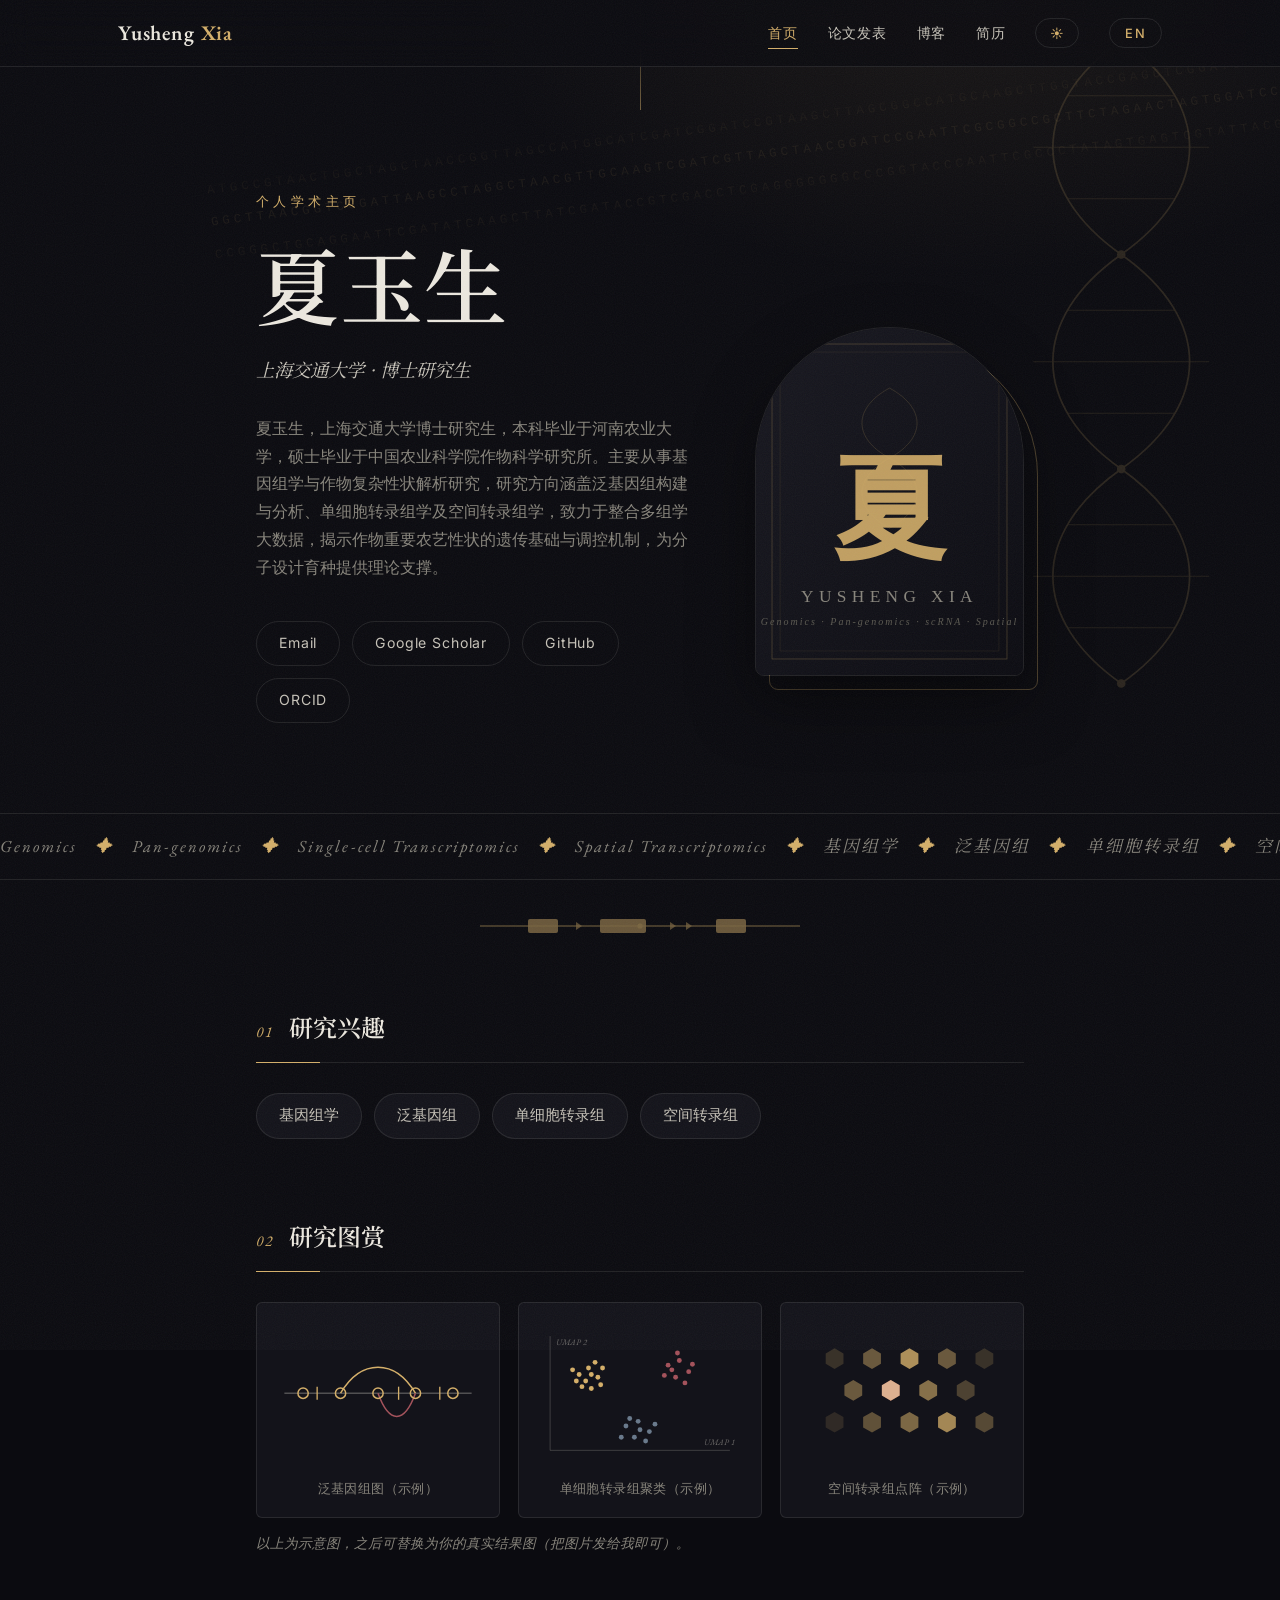
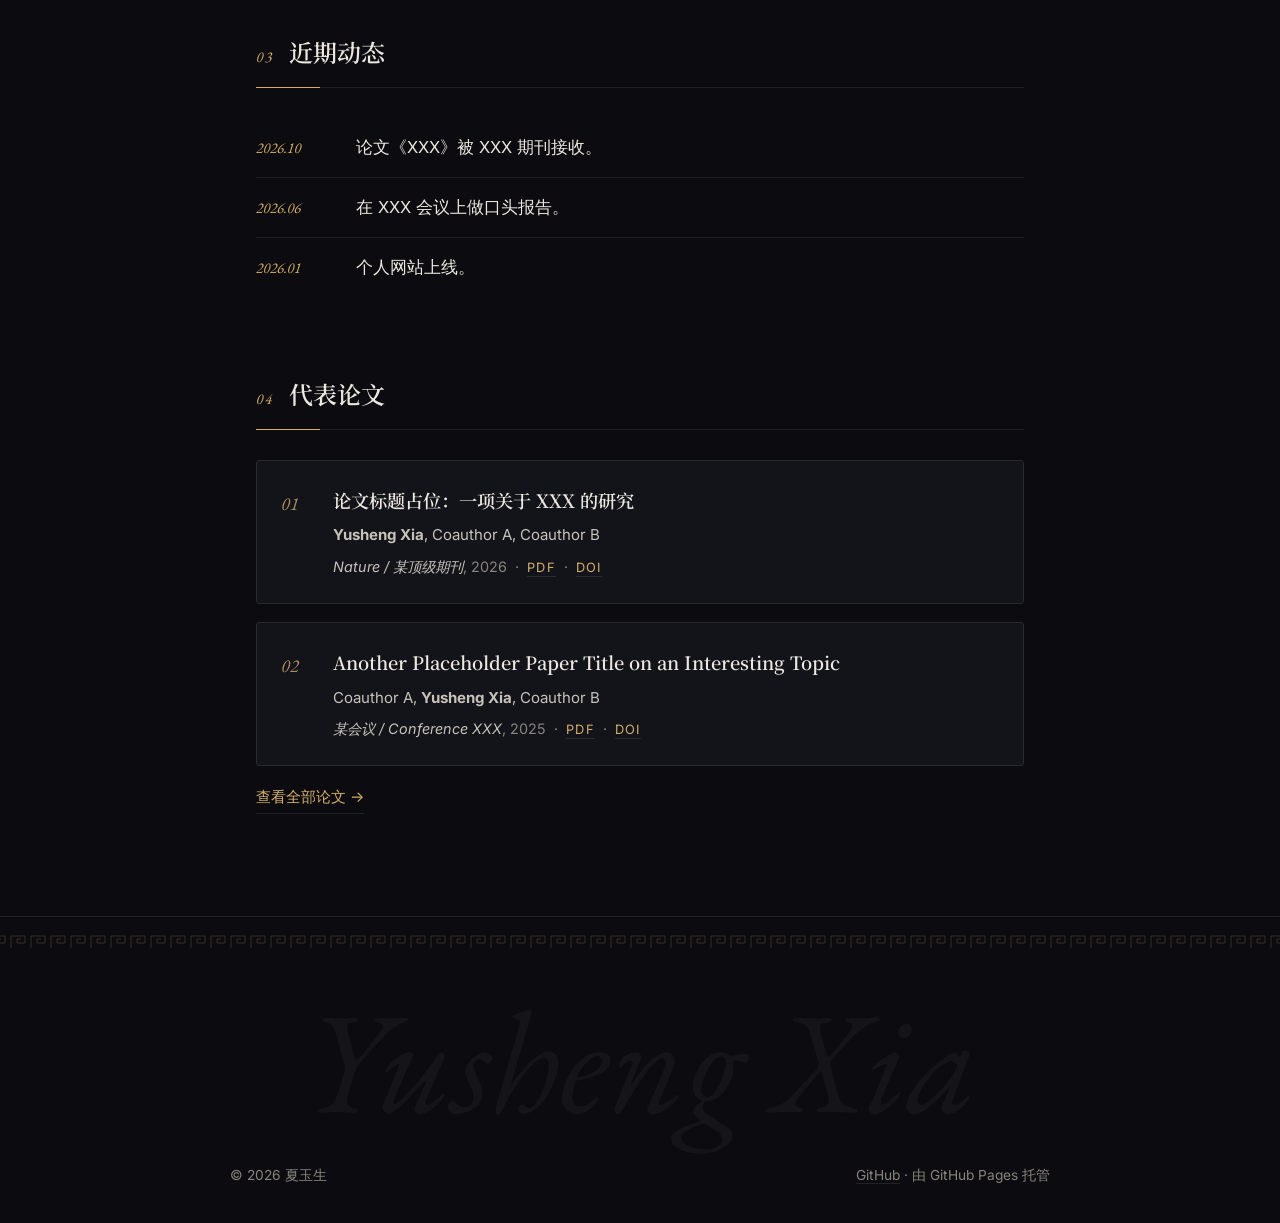
==== commit 28214332: "Add portrait frame and research figure gallery (SVG placeholders)" ====
--- a/index.html
+++ b/index.html
@@ -48,7 +48,8 @@
       <circle cx="100" cy="400" r="4"/>
       <circle cx="100" cy="600" r="4"/>
     </svg>
-    <div class="container">
+    <div class="container hero-grid">
+      <div class="hero-text">
       <p class="hero-kicker reveal">
         <span class="lang lang-zh">个人学术主页</span><span class="lang lang-en">Personal Academic Homepage</span>
       </p>
@@ -68,6 +69,10 @@
         <a href="https://scholar.google.com" target="_blank" rel="noopener">Google Scholar</a>
         <a href="https://github.com/yusheng-XIA" target="_blank" rel="noopener">GitHub</a>
         <a href="https://orcid.org" target="_blank" rel="noopener">ORCID</a>
+      </div>
+      </div>
+      <div class="portrait reveal">
+        <img src="assets/img/portrait.svg" alt="夏玉生 Yusheng Xia">
       </div>
     </div>
 
@@ -107,6 +112,86 @@
 
     <section class="section reveal">
       <h2 class="section-title">
+        <span class="lang lang-zh">研究图赏</span><span class="lang lang-en">Research in Figures</span>
+      </h2>
+      <div class="figure-grid">
+        <figure class="figure-card">
+          <svg viewBox="0 0 220 150" aria-hidden="true">
+            <path d="M10,75 H210" stroke="currentColor" stroke-width="1.4" opacity=".35" fill="none"/>
+            <path d="M70,75 C92,38 128,38 150,75" stroke="#d4af6a" stroke-width="1.6" fill="none"/>
+            <path d="M110,75 C122,108 138,108 150,75" stroke="#a4535c" stroke-width="1.6" fill="none"/>
+            <line x1="45" y1="68" x2="45" y2="82" stroke="#d4af6a" stroke-width="1.4"/>
+            <line x1="132" y1="68" x2="132" y2="82" stroke="#d4af6a" stroke-width="1.4"/>
+            <line x1="176" y1="68" x2="176" y2="82" stroke="#d4af6a" stroke-width="1.4"/>
+            <circle cx="30" cy="75" r="5.5" fill="none" stroke="#d4af6a" stroke-width="1.6"/>
+            <circle cx="70" cy="75" r="5.5" fill="none" stroke="#d4af6a" stroke-width="1.6"/>
+            <circle cx="110" cy="75" r="5.5" fill="none" stroke="#d4af6a" stroke-width="1.6"/>
+            <circle cx="150" cy="75" r="5.5" fill="none" stroke="#d4af6a" stroke-width="1.6"/>
+            <circle cx="190" cy="75" r="5.5" fill="none" stroke="#d4af6a" stroke-width="1.6"/>
+          </svg>
+          <figcaption><span class="lang lang-zh">泛基因组图（示例）</span><span class="lang lang-en">Pan-genome graph (placeholder)</span></figcaption>
+        </figure>
+        <figure class="figure-card">
+          <svg viewBox="0 0 220 150" aria-hidden="true">
+            <line x1="14" y1="136" x2="14" y2="14" stroke="currentColor" stroke-width="1" opacity=".25"/>
+            <line x1="14" y1="136" x2="206" y2="136" stroke="currentColor" stroke-width="1" opacity=".25"/>
+            <g fill="#d4af6a">
+              <circle cx="45" cy="55" r="2.6"/><circle cx="55" cy="48" r="2.6"/><circle cx="65" cy="58" r="2.6"/>
+              <circle cx="58" cy="70" r="2.6"/><circle cx="48" cy="68" r="2.6"/><circle cx="70" cy="48" r="2.6"/>
+              <circle cx="62" cy="42" r="2.6"/><circle cx="52" cy="62" r="2.6"/><circle cx="68" cy="66" r="2.6"/>
+              <circle cx="42" cy="62" r="2.6"/><circle cx="58" cy="55" r="2.6"/><circle cx="38" cy="50" r="2.6"/>
+            </g>
+            <g fill="#a4535c">
+              <circle cx="140" cy="45" r="2.6"/><circle cx="152" cy="40" r="2.6"/><circle cx="162" cy="52" r="2.6"/>
+              <circle cx="148" cy="58" r="2.6"/><circle cx="158" cy="64" r="2.6"/><circle cx="136" cy="56" r="2.6"/>
+              <circle cx="166" cy="44" r="2.6"/><circle cx="150" cy="32" r="2.6"/><circle cx="144" cy="50" r="2.6"/>
+            </g>
+            <g fill="#6a7a8c">
+              <circle cx="95" cy="110" r="2.6"/><circle cx="108" cy="105" r="2.6"/><circle cx="120" cy="116" r="2.6"/>
+              <circle cx="104" cy="122" r="2.6"/><circle cx="116" cy="126" r="2.6"/><circle cx="90" cy="122" r="2.6"/>
+              <circle cx="126" cy="108" r="2.6"/><circle cx="110" cy="114" r="2.6"/><circle cx="99" cy="102" r="2.6"/>
+            </g>
+            <text x="20" y="24" font-family="'EB Garamond',serif" font-style="italic" font-size="9" fill="currentColor" opacity=".5">UMAP 2</text>
+            <text x="178" y="130" font-family="'EB Garamond',serif" font-style="italic" font-size="9" fill="currentColor" opacity=".5">UMAP 1</text>
+          </svg>
+          <figcaption><span class="lang lang-zh">单细胞转录组聚类（示例）</span><span class="lang lang-en">scRNA-seq clusters (placeholder)</span></figcaption>
+        </figure>
+        <figure class="figure-card">
+          <svg viewBox="0 0 220 150" aria-hidden="true">
+            <defs>
+              <path id="hx" d="M0,-11 L9.5,-5.5 V5.5 L0,11 L-9.5,5.5 V-5.5 Z"/>
+            </defs>
+            <g fill="#d4af6a">
+              <use href="#hx" transform="translate(38,38)" opacity=".2"/>
+              <use href="#hx" transform="translate(78,38)" opacity=".45"/>
+              <use href="#hx" transform="translate(118,38)" opacity=".8"/>
+              <use href="#hx" transform="translate(158,38)" opacity=".45"/>
+              <use href="#hx" transform="translate(198,38)" opacity=".2"/>
+              <use href="#hx" transform="translate(58,72)" opacity=".45"/>
+              <use href="#hx" transform="translate(98,72)" opacity=".8"/>
+              <use href="#hx" transform="translate(138,72)" opacity=".6"/>
+              <use href="#hx" transform="translate(178,72)" opacity=".3"/>
+              <use href="#hx" transform="translate(38,106)" opacity=".15"/>
+              <use href="#hx" transform="translate(78,106)" opacity=".4"/>
+              <use href="#hx" transform="translate(118,106)" opacity=".55"/>
+              <use href="#hx" transform="translate(158,106)" opacity=".75"/>
+              <use href="#hx" transform="translate(198,106)" opacity=".35"/>
+            </g>
+            <g fill="#a4535c">
+              <use href="#hx" transform="translate(98,72)" opacity=".9" style="mix-blend-mode:screen"/>
+            </g>
+          </svg>
+          <figcaption><span class="lang lang-zh">空间转录组点阵（示例）</span><span class="lang lang-en">Spatial transcriptomics (placeholder)</span></figcaption>
+        </figure>
+      </div>
+      <p class="figure-note">
+        <span class="lang lang-zh">以上为示意图，之后可替换为你的真实结果图（把图片发给我即可）。</span>
+        <span class="lang lang-en">Placeholders shown here — send me your real figures and I'll swap them in.</span>
+      </p>
+    </section>
+
+    <section class="section reveal">
+      <h2 class="section-title">
         <span class="lang lang-zh">近期动态</span><span class="lang lang-en">News</span>
       </h2>
       <ul class="news-list">
--- a/assets/css/style.css
+++ b/assets/css/style.css
@@ -248,6 +248,72 @@
   box-shadow: 0 6px 22px var(--glow);
 }
 
+/* ---------- hero grid & portrait ---------- */
+.hero-grid {
+  display: grid;
+  grid-template-columns: 1.65fr 1fr;
+  gap: 56px;
+  align-items: center;
+}
+.portrait { position: relative; z-index: 2; }
+.portrait img {
+  width: 100%;
+  max-width: 300px;
+  display: block;
+  margin-left: auto;
+  border-radius: 150px 150px 10px 10px;
+  border: 1px solid var(--line);
+  box-shadow: 0 24px 60px var(--shadow);
+  transition: transform .5s var(--ease), box-shadow .5s var(--ease);
+}
+.portrait:hover img {
+  transform: translateY(-6px);
+  box-shadow: 0 32px 70px var(--shadow);
+}
+.portrait::before {
+  content: "";
+  position: absolute;
+  inset: 14px -14px -14px 14px;
+  border: 1px solid var(--accent);
+  border-radius: 150px 150px 10px 10px;
+  opacity: .35;
+  z-index: -1;
+}
+
+/* ---------- research figures ---------- */
+.figure-grid {
+  display: grid;
+  grid-template-columns: repeat(auto-fit, minmax(210px, 1fr));
+  gap: 18px;
+}
+.figure-card {
+  background: var(--card);
+  border: 1px solid var(--line);
+  border-radius: 6px;
+  padding: 20px 18px 16px;
+  color: var(--ink-soft);
+  transition: all .35s var(--ease);
+}
+.figure-card:hover {
+  transform: translateY(-4px);
+  box-shadow: 0 14px 40px var(--shadow);
+  border-color: var(--accent);
+}
+.figure-card svg { width: 100%; height: auto; display: block; }
+.figure-card figcaption {
+  font-size: .84rem;
+  color: var(--muted);
+  margin-top: 14px;
+  text-align: center;
+  letter-spacing: .03em;
+}
+.figure-note {
+  margin-top: 14px;
+  font-size: .85rem;
+  color: var(--muted);
+  font-style: italic;
+}
+
 /* ---------- marquee ---------- */
 .marquee {
   border-top: 1px solid var(--line);
@@ -666,6 +732,10 @@
   .nav-links a { font-size: .82rem; letter-spacing: 0; }
   .nav-brand { font-size: 1.05rem; }
   .hero { padding: 130px 0 0; }
+  .hero-grid { grid-template-columns: 1fr; gap: 40px; }
+  .portrait img { margin: 0 auto; max-width: 240px; }
+  .helix { right: -10%; opacity: .1; }
+  .seq-texture { display: none; }
   .hero-links { padding-bottom: 60px; }
   .news-list li { flex-direction: column; gap: 2px; }
   .pub-item { padding: 22px 20px 20px 58px; }
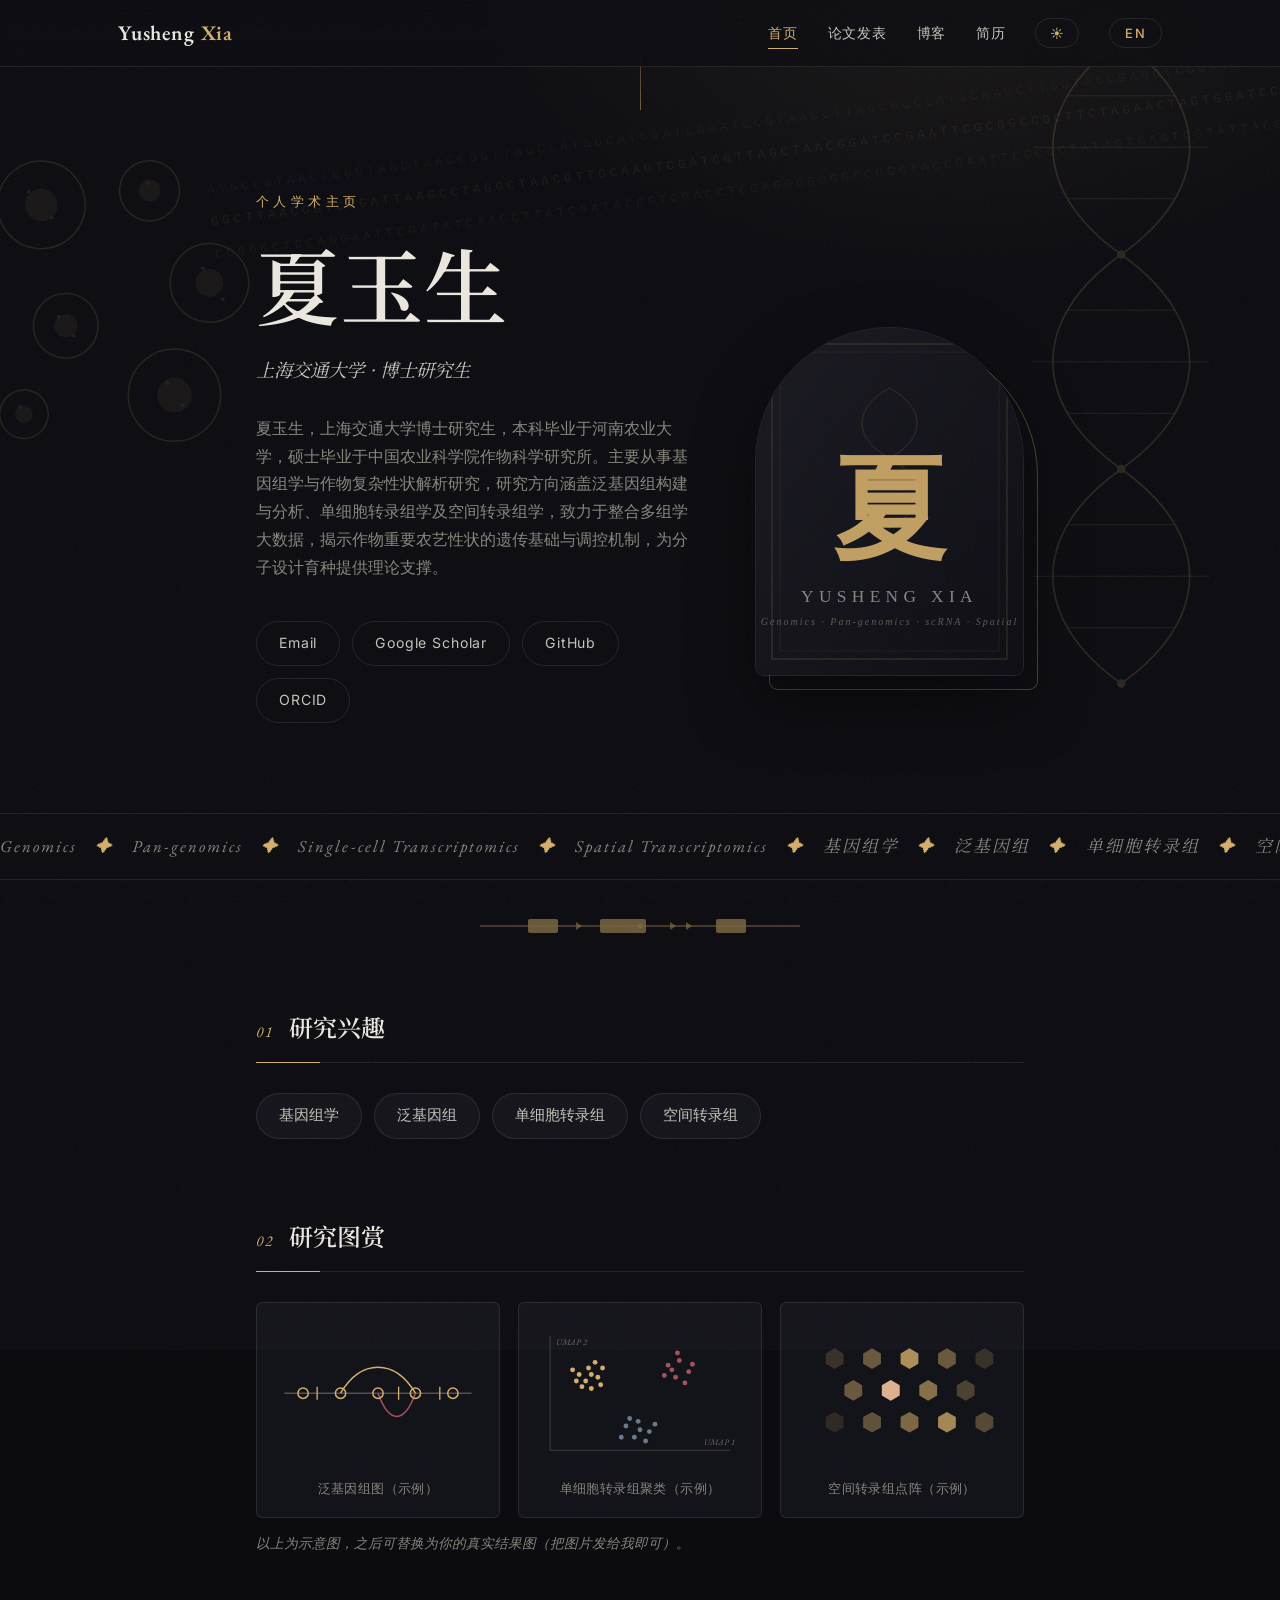
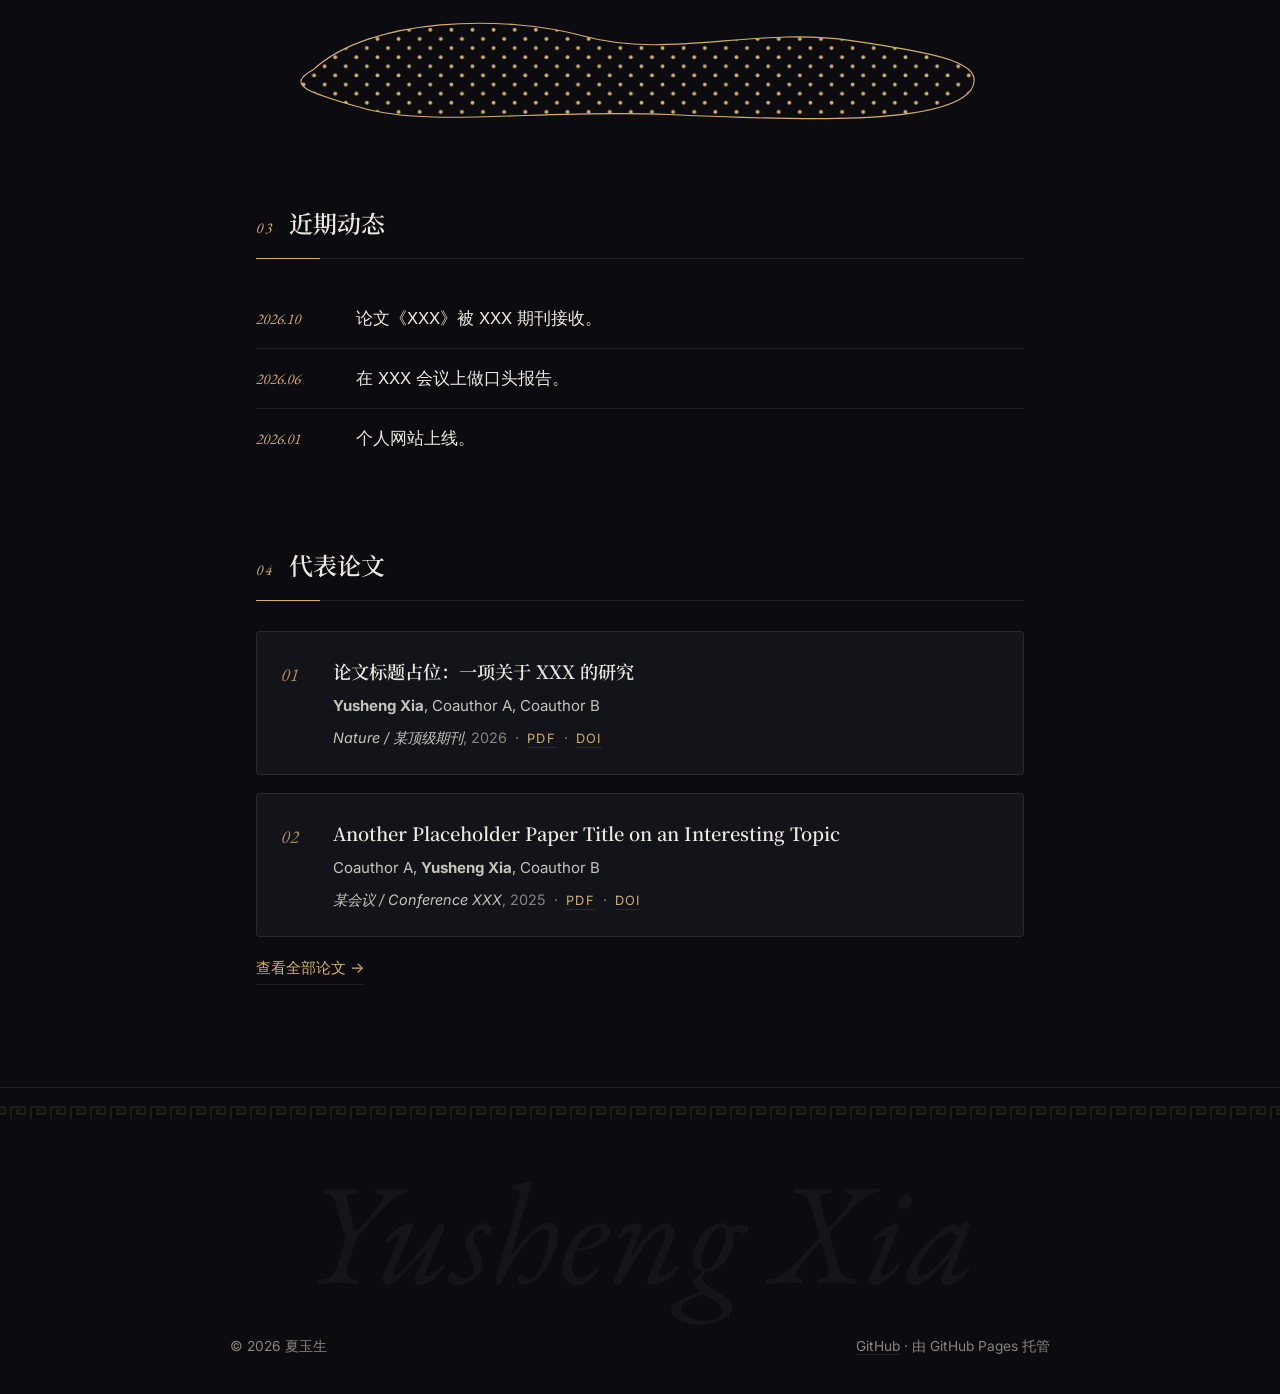
==== commit b51fbc14: "Add single-cell & spatial transcriptomics motifs: cell cartoons, Visium spot underlay, tissue band" ====
--- a/index.html
+++ b/index.html
@@ -47,6 +47,32 @@
       <circle cx="100" cy="200" r="4"/>
       <circle cx="100" cy="400" r="4"/>
       <circle cx="100" cy="600" r="4"/>
+    </svg>
+    <svg class="cells-texture" viewBox="0 0 260 300" aria-hidden="true">
+      <g class="cell">
+        <circle class="membrane" cx="60" cy="70" r="38"/><circle class="nucleus" cx="60" cy="70" r="14"/>
+      </g>
+      <g class="cell">
+        <circle class="membrane" cx="152" cy="48" r="26"/><circle class="nucleus" cx="152" cy="48" r="9.5"/>
+      </g>
+      <g class="cell">
+        <circle class="membrane" cx="212" cy="122" r="34"/><circle class="nucleus" cx="212" cy="122" r="12"/>
+      </g>
+      <g class="cell">
+        <circle class="membrane" cx="92" cy="172" r="28"/><circle class="nucleus" cx="92" cy="172" r="10"/>
+      </g>
+      <g class="cell">
+        <circle class="membrane" cx="192" cy="222" r="40"/><circle class="nucleus" cx="192" cy="222" r="15"/>
+      </g>
+      <g class="cell">
+        <circle class="membrane" cx="64" cy="252" r="21"/><circle class="nucleus" cx="64" cy="252" r="7.5"/>
+      </g>
+      <g class="transcripts">
+        <circle cx="48" cy="60" r="1.6"/><circle cx="70" cy="80" r="1.6"/><circle cx="205" cy="110" r="1.6"/>
+        <circle cx="225" cy="135" r="1.6"/><circle cx="85" cy="165" r="1.6"/><circle cx="100" cy="180" r="1.6"/>
+        <circle cx="185" cy="212" r="1.6"/><circle cx="200" cy="230" r="1.6"/><circle cx="150" cy="42" r="1.6"/>
+        <circle cx="60" cy="246" r="1.6"/>
+      </g>
     </svg>
     <div class="container hero-grid">
       <div class="hero-text">
@@ -190,6 +216,19 @@
       </p>
     </section>
 
+    <div class="tissue-band reveal" aria-hidden="true">
+      <svg viewBox="0 0 800 130" preserveAspectRatio="xMidYMid meet">
+        <defs>
+          <pattern id="tissue-spots" width="22" height="19" patternUnits="userSpaceOnUse">
+            <circle cx="5.5" cy="4.75" r="2" fill="currentColor"/>
+            <circle cx="16.5" cy="14.25" r="2" fill="currentColor"/>
+          </pattern>
+        </defs>
+        <path d="M60,65 C120,10 260,8 340,30 C430,55 520,20 620,35 C710,48 762,58 745,86 C718,124 560,118 430,112 C300,106 180,126 110,105 C58,90 28,82 60,65 Z"
+              fill="url(#tissue-spots)" stroke="currentColor" stroke-width="1.2"/>
+      </svg>
+    </div>
+
     <section class="section reveal">
       <h2 class="section-title">
         <span class="lang lang-zh">近期动态</span><span class="lang lang-en">News</span>
--- a/assets/css/style.css
+++ b/assets/css/style.css
@@ -654,6 +654,44 @@
 .helix circle { fill: currentColor; stroke: none; }
 .helix line { stroke-width: 1; opacity: .7; }
 
+/* ---------- single-cell cartoon texture ---------- */
+.cells-texture {
+  position: absolute;
+  left: -3%;
+  top: 15%;
+  z-index: 1;
+  width: 300px;
+  color: var(--accent);
+  opacity: .13;
+  transform: rotate(6deg);
+  pointer-events: none;
+  user-select: none;
+}
+.cells-texture .membrane { fill: none; stroke: currentColor; stroke-width: 1.3; }
+.cells-texture .nucleus { fill: currentColor; opacity: .5; }
+.cells-texture .transcripts circle { fill: currentColor; opacity: .8; }
+
+/* ---------- spatial-spot page underlay (Visium-style hex lattice) ---------- */
+body::before {
+  content: "";
+  position: fixed;
+  inset: 0;
+  z-index: 0;
+  pointer-events: none;
+  background: var(--accent);
+  opacity: .045;
+  -webkit-mask: url("data:image/svg+xml,%3Csvg xmlns='http://www.w3.org/2000/svg' width='46' height='40'%3E%3Cg fill='none' stroke='black' stroke-width='1'%3E%3Ccircle cx='11.5' cy='10' r='2.4'/%3E%3Ccircle cx='34.5' cy='30' r='2.4'/%3E%3C/g%3E%3C/svg%3E") repeat center / 46px 40px;
+  mask: url("data:image/svg+xml,%3Csvg xmlns='http://www.w3.org/2000/svg' width='46' height='40'%3E%3Cg fill='none' stroke='black' stroke-width='1'%3E%3Ccircle cx='11.5' cy='10' r='2.4'/%3E%3Ccircle cx='34.5' cy='30' r='2.4'/%3E%3C/g%3E%3C/svg%3E") repeat center / 46px 40px;
+}
+
+/* ---------- spatial tissue-section band ---------- */
+.tissue-band {
+  padding: 40px 0 6px;
+  color: var(--accent);
+  opacity: .3;
+}
+.tissue-band svg { width: 100%; height: auto; display: block; }
+
 .ornament {
   display: flex;
   justify-content: center;
@@ -736,6 +774,7 @@
   .portrait img { margin: 0 auto; max-width: 240px; }
   .helix { right: -10%; opacity: .1; }
   .seq-texture { display: none; }
+  .cells-texture { display: none; }
   .hero-links { padding-bottom: 60px; }
   .news-list li { flex-direction: column; gap: 2px; }
   .pub-item { padding: 22px 20px 20px 58px; }
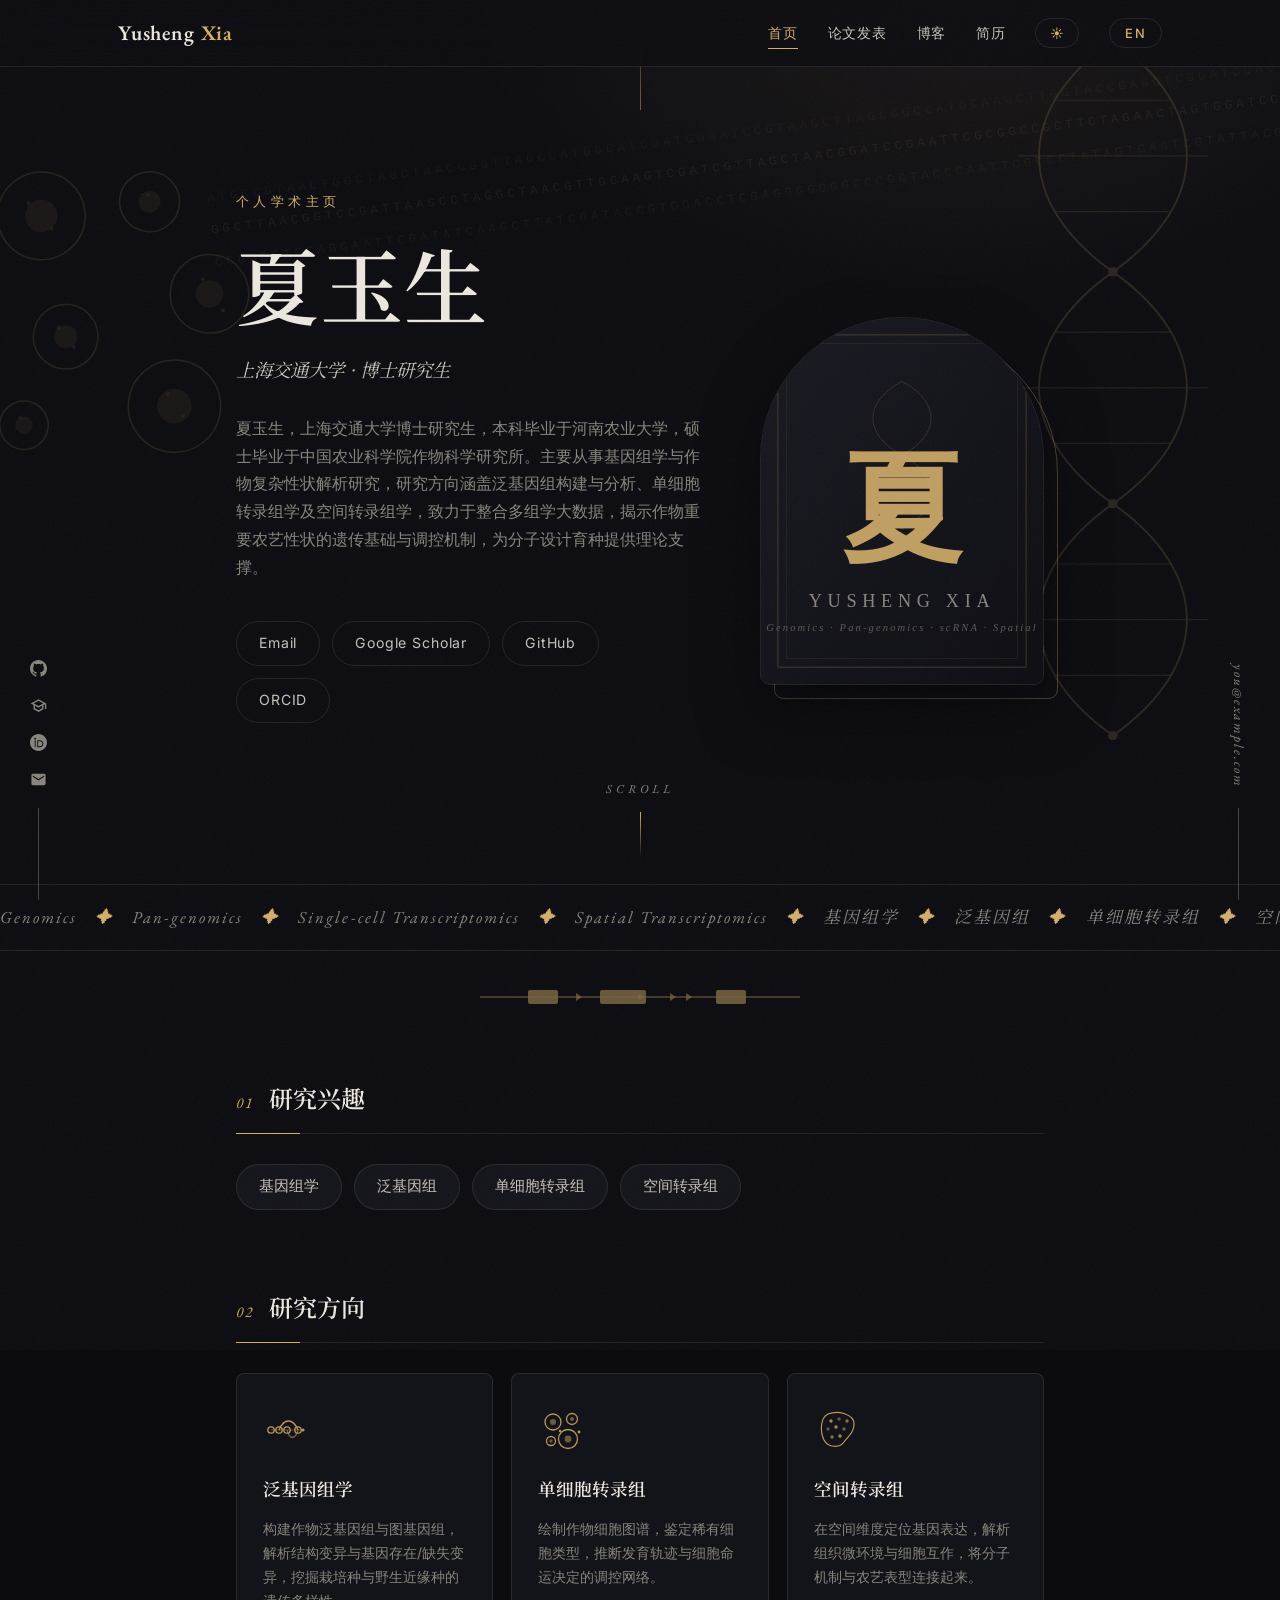
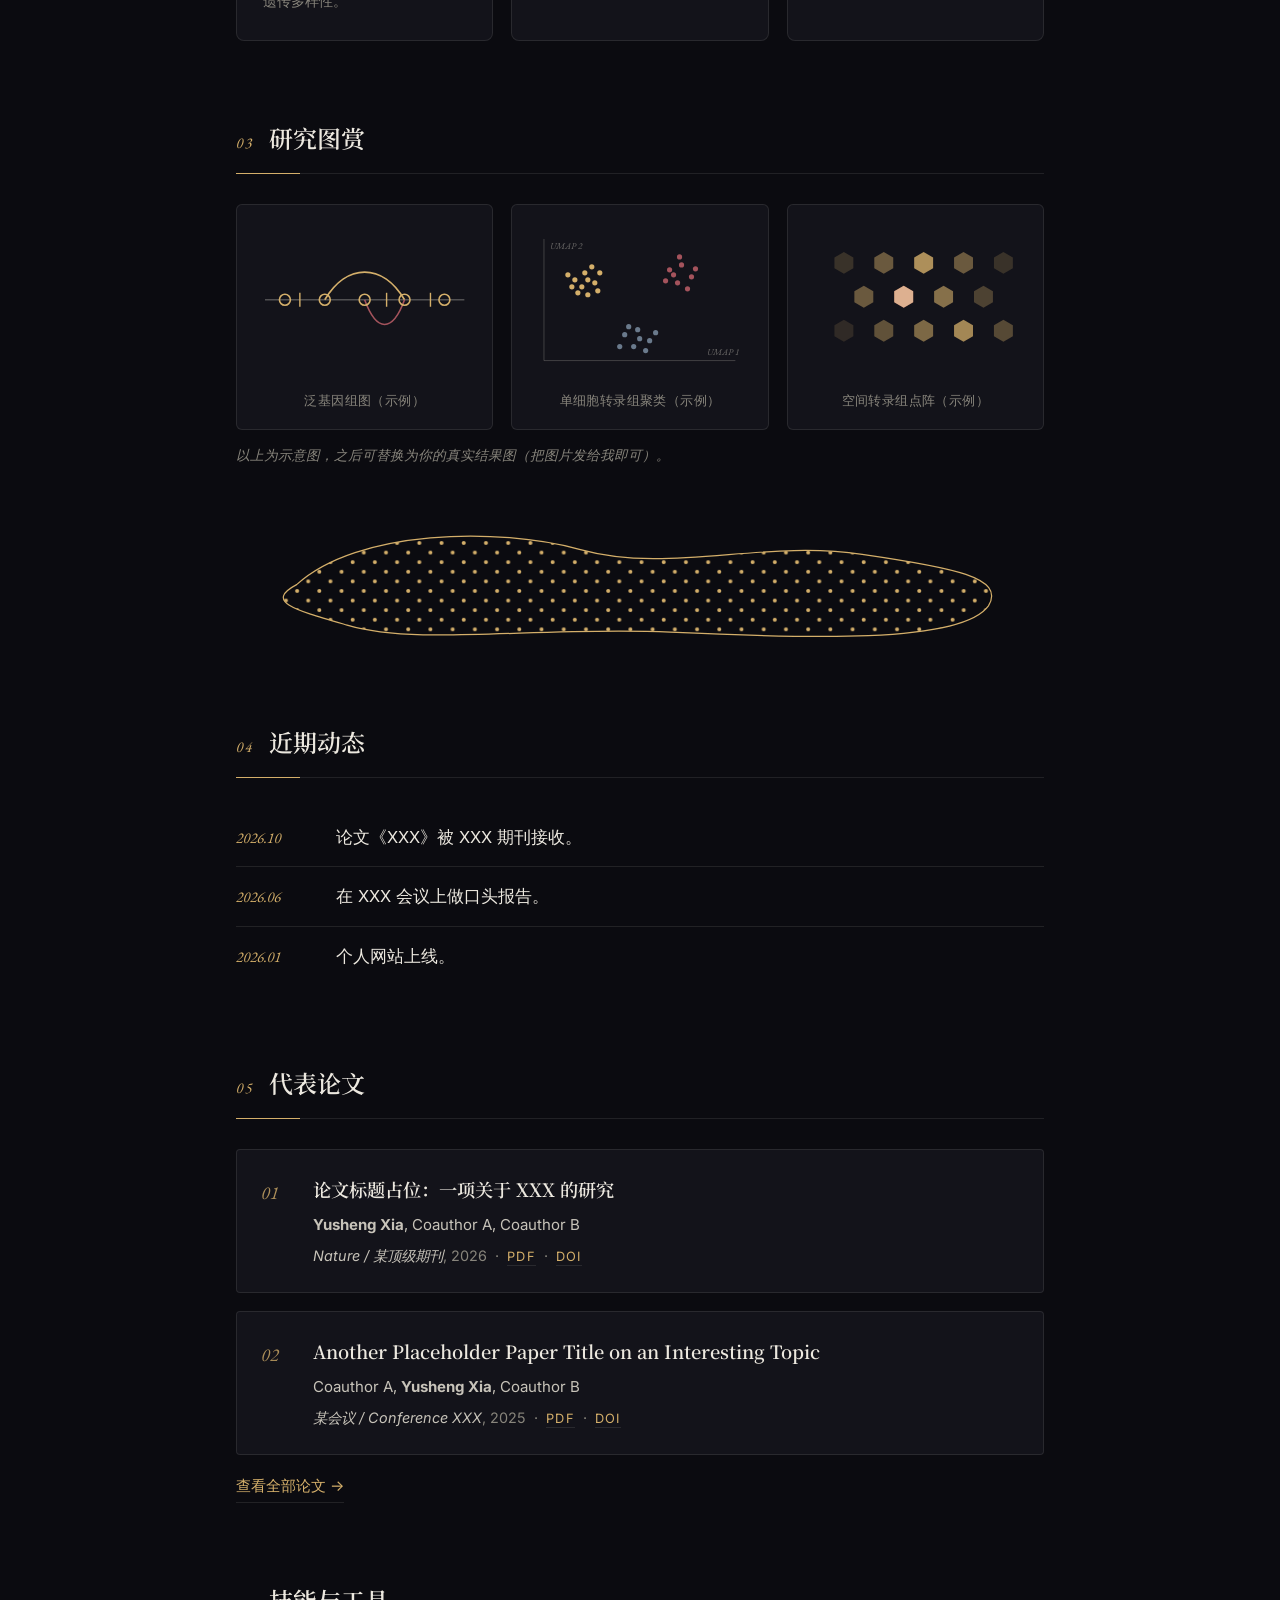
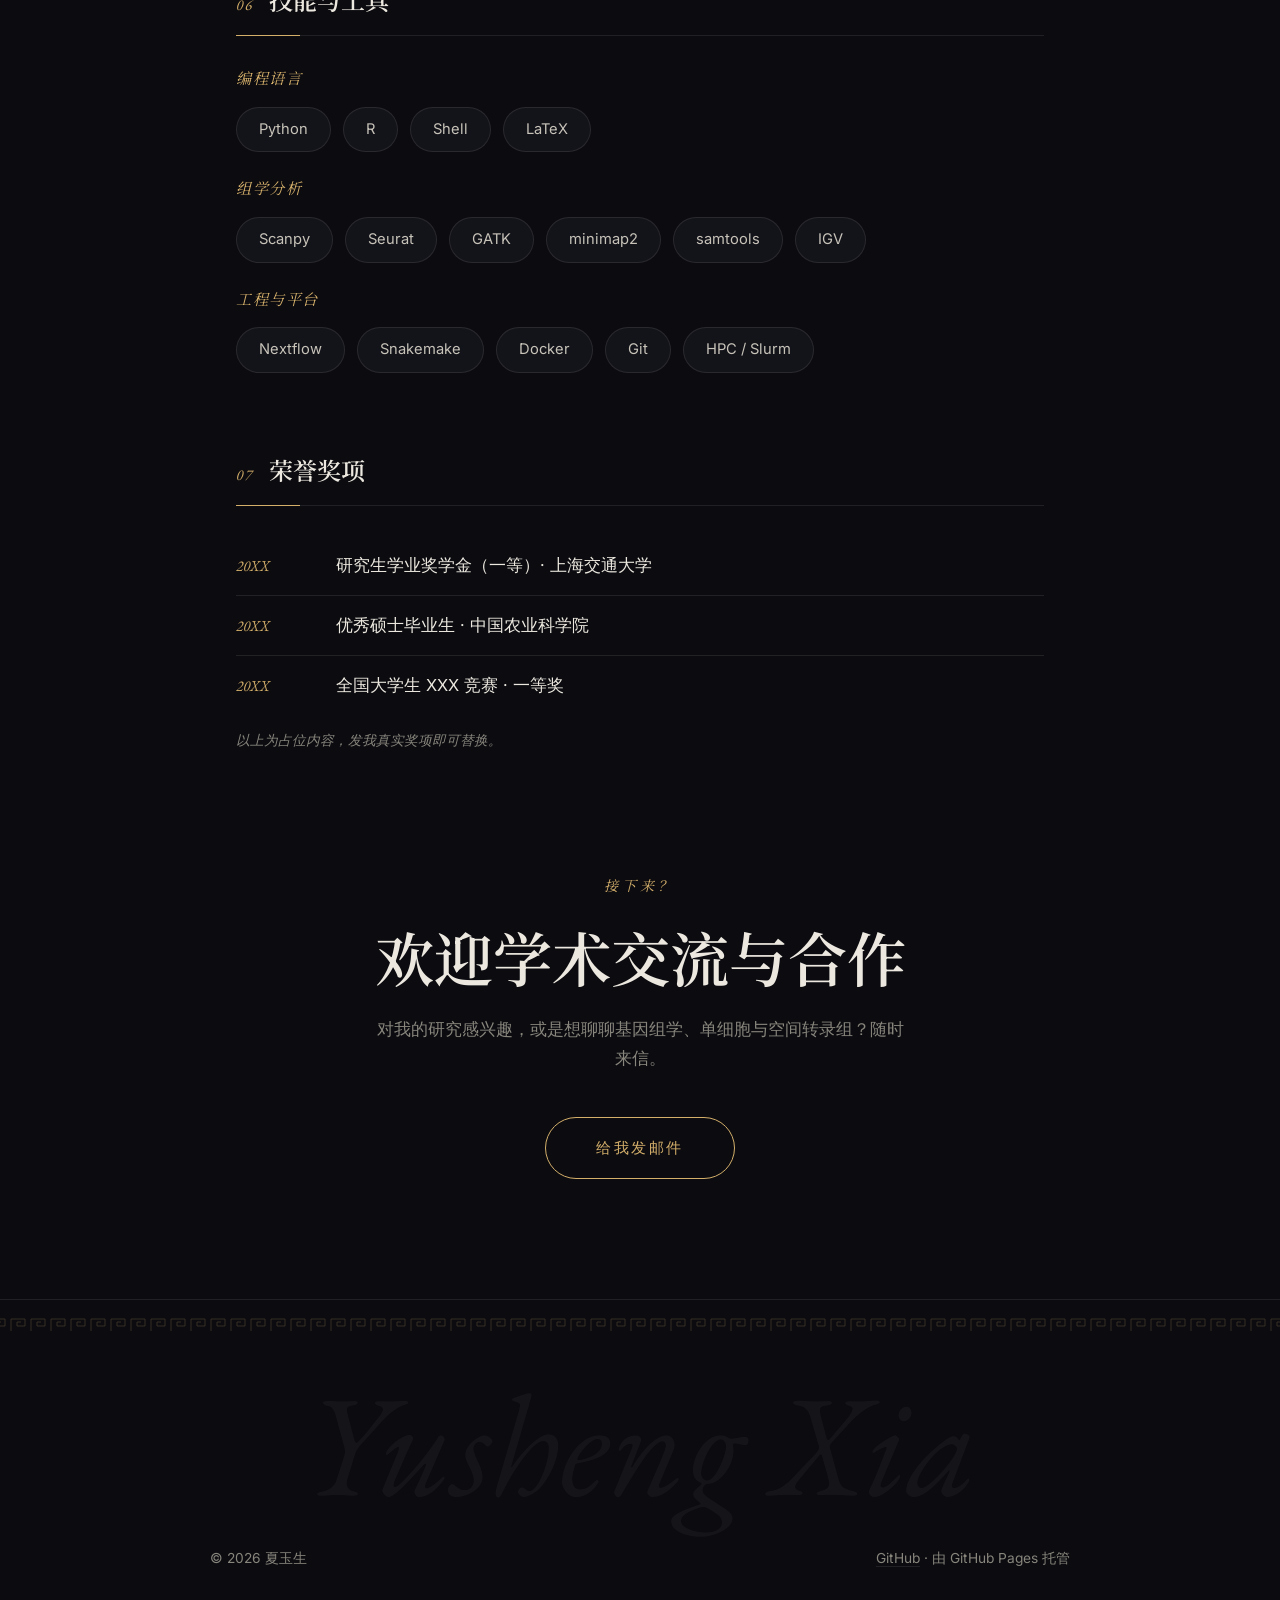
==== commit ca44cc3f: "Premium upgrade: side rails, grid lines, research directions, skills, awards, contact CTA, scroll pr" ====
--- a/index.html
+++ b/index.html
@@ -7,11 +7,32 @@
   <meta name="description" content="夏玉生的个人学术主页：基因组学、泛基因组、单细胞与空间转录组学研究 | Personal academic homepage of Yusheng Xia">
   <link rel="preconnect" href="https://fonts.googleapis.com">
   <link rel="preconnect" href="https://fonts.gstatic.com" crossorigin>
-  <link href="https://fonts.googleapis.com/css2?family=EB+Garamond:ital,wght@0,400;0,500;0,600;1,400&family=Noto+Serif+SC:wght@400;500;600;700&family=Inter:wght@300;400;500&display=swap" rel="stylesheet">
+  <link href="https://fonts.googleapis.com/css2?family=Cormorant+Garamond:ital,wght@0,300;0,400;0,500;1,300;1,400&family=EB+Garamond:ital,wght@0,400;0,500;0,600;1,400&family=Noto+Serif+SC:wght@400;500;600;700&family=Inter:wght@300;400;500&display=swap" rel="stylesheet">
   <link rel="stylesheet" href="assets/css/style.css">
 </head>
 <body>
   <div class="grain" aria-hidden="true"></div>
+  <div class="grid-lines" aria-hidden="true"></div>
+
+  <aside class="rail rail-left" aria-hidden="true">
+    <a href="https://github.com/yusheng-XIA" target="_blank" rel="noopener" aria-label="GitHub">
+      <svg viewBox="0 0 16 16" width="17" height="17" fill="currentColor"><path d="M8 0C3.58 0 0 3.58 0 8c0 3.54 2.29 6.53 5.47 7.59.4.07.55-.17.55-.38 0-.19-.01-.82-.01-1.49-2.01.37-2.53-.49-2.69-.94-.09-.23-.48-.94-.82-1.13-.28-.15-.68-.52-.01-.53.63-.01 1.08.58 1.23.82.72 1.21 1.87.87 2.33.66.07-.52.28-.87.51-1.07-1.78-.2-3.64-.89-3.64-3.95 0-.87.31-1.59.82-2.15-.08-.2-.36-1.02.08-2.12 0 0 .67-.21 2.2.82.64-.18 1.32-.27 2-.27s1.36.09 2 .27c1.53-1.04 2.2-.82 2.2-.82.44 1.1.16 1.92.08 2.12.51.56.82 1.27.82 2.15 0 3.07-1.87 3.75-3.65 3.95.29.25.54.73.54 1.48 0 1.07-.01 1.93-.01 2.2 0 .21.15.46.55.38A8.01 8.01 0 0 0 16 8c0-4.42-3.58-8-8-8Z"/></svg>
+    </a>
+    <a href="https://scholar.google.com" target="_blank" rel="noopener" aria-label="Google Scholar">
+      <svg viewBox="0 0 24 24" width="17" height="17" fill="currentColor"><path d="M12 3 1 9l4 2.18v6L12 21l7-3.82v-6l2-1.09V17h2V9L12 3Zm6.82 6L12 12.72 5.18 9 12 5.28 18.82 9ZM17 15.99l-5 2.73-5-2.73v-3.72L12 15l5-2.73v3.72Z"/></svg>
+    </a>
+    <a href="https://orcid.org" target="_blank" rel="noopener" aria-label="ORCID">
+      <svg viewBox="0 0 24 24" width="17" height="17" fill="currentColor"><path d="M12 0C5.37 0 0 5.37 0 12s5.37 12 12 12 12-5.37 12-12S18.63 0 12 0ZM7.37 5.3c.73 0 1.32.6 1.32 1.32 0 .73-.6 1.32-1.32 1.32A1.31 1.31 0 0 1 6.05 6.6c0-.72.59-1.3 1.32-1.3Zm-.65 3.6h1.3v9.75h-1.3V8.9Zm3.55 0h3.6c2.6 0 5.02 1.97 5.02 4.87 0 2.9-2.42 4.88-5.02 4.88h-3.6V8.9Zm1.3 1.28v7.2h2.3c2.03 0 3.7-1.6 3.7-3.6 0-2.01-1.67-3.6-3.7-3.6h-2.3Z"/></svg>
+    </a>
+    <a href="mailto:you@example.com" aria-label="Email">
+      <svg viewBox="0 0 24 24" width="17" height="17" fill="currentColor"><path d="M20 4H4a2 2 0 0 0-2 2v12a2 2 0 0 0 2 2h16a2 2 0 0 0 2-2V6a2 2 0 0 0-2-2Zm0 4.24-7.44 4.65a1 1 0 0 1-1.12 0L4 8.24V6.4l8 5 8-5v1.84Z"/></svg>
+    </a>
+    <span class="rail-line"></span>
+  </aside>
+  <aside class="rail rail-right" aria-hidden="true">
+    <a href="mailto:you@example.com" class="rail-mail">you@example.com</a>
+    <span class="rail-line"></span>
+  </aside>
 
   <nav class="nav">
     <div class="nav-inner">
@@ -102,6 +123,11 @@
       </div>
     </div>
 
+    <a class="scroll-hint" href="#main-content" aria-hidden="true">
+      <span class="scroll-hint-text">Scroll</span>
+      <span class="scroll-hint-line"></span>
+    </a>
+
     <div class="marquee" aria-hidden="true">
       <div class="marquee-track">
         <span>Genomics<b>✦</b>Pan-genomics<b>✦</b>Single-cell Transcriptomics<b>✦</b>Spatial Transcriptomics<b>✦</b>基因组学<b>✦</b>泛基因组<b>✦</b>单细胞转录组<b>✦</b>空间转录组<b>✦</b></span><span>Genomics<b>✦</b>Pan-genomics<b>✦</b>Single-cell Transcriptomics<b>✦</b>Spatial Transcriptomics<b>✦</b>基因组学<b>✦</b>泛基因组<b>✦</b>单细胞转录组<b>✦</b>空间转录组<b>✦</b></span>
@@ -122,7 +148,7 @@
     </svg>
   </div>
 
-  <main class="container">
+  <main class="container" id="main-content">
 
     <section class="section reveal">
       <h2 class="section-title">
@@ -133,6 +159,82 @@
         <span class="chip"><span class="lang lang-zh">泛基因组</span><span class="lang lang-en">Pan-genomics</span></span>
         <span class="chip"><span class="lang lang-zh">单细胞转录组</span><span class="lang lang-en">Single-cell Transcriptomics</span></span>
         <span class="chip"><span class="lang lang-zh">空间转录组</span><span class="lang lang-en">Spatial Transcriptomics</span></span>
+      </div>
+    </section>
+
+    <section class="section reveal">
+      <h2 class="section-title">
+        <span class="lang lang-zh">研究方向</span><span class="lang lang-en">Research Directions</span>
+      </h2>
+      <div class="dir-grid">
+        <div class="dir-card">
+          <div class="dir-icon">
+            <svg viewBox="0 0 48 48" aria-hidden="true">
+              <path d="M8 24 H40" stroke="currentColor" stroke-width="1.1" opacity=".4" fill="none"/>
+              <path d="M16 24 C21 12 30 12 35 24" stroke="currentColor" stroke-width="1.3" fill="none"/>
+              <path d="M24 24 C27 34 32 34 35 24" stroke="currentColor" stroke-width="1.3" fill="none" opacity=".6"/>
+              <circle cx="8" cy="24" r="3.2" fill="none" stroke="currentColor" stroke-width="1.3"/>
+              <circle cx="16" cy="24" r="3.2" fill="none" stroke="currentColor" stroke-width="1.3"/>
+              <circle cx="24" cy="24" r="3.2" fill="none" stroke="currentColor" stroke-width="1.3"/>
+              <circle cx="35" cy="24" r="3.2" fill="none" stroke="currentColor" stroke-width="1.3"/>
+              <circle cx="40" cy="24" r="1.6" fill="currentColor"/>
+            </svg>
+          </div>
+          <h3 class="dir-title">
+            <span class="lang lang-zh">泛基因组学</span><span class="lang lang-en">Pan-genomics</span>
+          </h3>
+          <p class="dir-desc">
+            <span class="lang lang-zh">构建作物泛基因组与图基因组，解析结构变异与基因存在/缺失变异，挖掘栽培种与野生近缘种的遗传多样性。</span>
+            <span class="lang lang-en">Constructing crop pan-genomes and graph genomes to resolve structural and presence/absence variation, mining genetic diversity across cultivars and wild relatives.</span>
+          </p>
+        </div>
+        <div class="dir-card">
+          <div class="dir-icon">
+            <svg viewBox="0 0 48 48" aria-hidden="true">
+              <circle cx="15" cy="16" r="8" fill="none" stroke="currentColor" stroke-width="1.3"/>
+              <circle cx="15" cy="16" r="3" fill="currentColor" opacity=".55"/>
+              <circle cx="34" cy="13" r="5.5" fill="none" stroke="currentColor" stroke-width="1.3"/>
+              <circle cx="34" cy="13" r="2" fill="currentColor" opacity=".55"/>
+              <circle cx="30" cy="33" r="9.5" fill="none" stroke="currentColor" stroke-width="1.3"/>
+              <circle cx="30" cy="33" r="3.4" fill="currentColor" opacity=".55"/>
+              <circle cx="13" cy="35" r="4.5" fill="none" stroke="currentColor" stroke-width="1.3"/>
+              <circle cx="13" cy="35" r="1.7" fill="currentColor" opacity=".55"/>
+              <circle cx="41" cy="26" r="1.4" fill="currentColor"/>
+              <circle cx="22" cy="25" r="1.2" fill="currentColor"/>
+            </svg>
+          </div>
+          <h3 class="dir-title">
+            <span class="lang lang-zh">单细胞转录组</span><span class="lang lang-en">Single-cell Transcriptomics</span>
+          </h3>
+          <p class="dir-desc">
+            <span class="lang lang-zh">绘制作物细胞图谱，鉴定稀有细胞类型，推断发育轨迹与细胞命运决定的调控网络。</span>
+            <span class="lang lang-en">Charting crop cell atlases, identifying rare cell types, and inferring developmental trajectories and the regulatory networks that determine cell fate.</span>
+          </p>
+        </div>
+        <div class="dir-card">
+          <div class="dir-icon">
+            <svg viewBox="0 0 48 48" aria-hidden="true">
+              <path d="M14 8 C24 4 40 8 40 18 C40 27 34 30 30 36 C26 42 14 42 10 34 C6 26 6 12 14 8 Z" fill="none" stroke="currentColor" stroke-width="1.2"/>
+              <g fill="currentColor">
+                <circle cx="17" cy="15" r="1.7" opacity=".9"/>
+                <circle cx="25" cy="13" r="1.7" opacity=".5"/>
+                <circle cx="33" cy="15" r="1.7" opacity=".7"/>
+                <circle cx="14" cy="23" r="1.7" opacity=".5"/>
+                <circle cx="22" cy="21" r="1.7" opacity=".9"/>
+                <circle cx="30" cy="23" r="1.7" opacity=".6"/>
+                <circle cx="18" cy="31" r="1.7" opacity=".7"/>
+                <circle cx="26" cy="30" r="1.7" opacity=".9"/>
+              </g>
+            </svg>
+          </div>
+          <h3 class="dir-title">
+            <span class="lang lang-zh">空间转录组</span><span class="lang lang-en">Spatial Transcriptomics</span>
+          </h3>
+          <p class="dir-desc">
+            <span class="lang lang-zh">在空间维度定位基因表达，解析组织微环境与细胞互作，将分子机制与农艺表型连接起来。</span>
+            <span class="lang lang-en">Mapping gene expression in its spatial context to dissect tissue microenvironments and cell–cell interactions, linking molecular mechanisms to agronomic phenotypes.</span>
+          </p>
+        </div>
       </div>
     </section>
 
@@ -271,6 +373,73 @@
       <p class="more-link"><a href="publications.html"><span class="lang lang-zh">查看全部论文 →</span><span class="lang lang-en">All publications →</span></a></p>
     </section>
 
+    <section class="section reveal">
+      <h2 class="section-title">
+        <span class="lang lang-zh">技能与工具</span><span class="lang lang-en">Skills &amp; Tools</span>
+      </h2>
+      <div class="skill-groups">
+        <div class="skill-group">
+          <h3 class="skill-label"><span class="lang lang-zh">编程语言</span><span class="lang lang-en">Languages</span></h3>
+          <div class="chips">
+            <span class="chip">Python</span><span class="chip">R</span><span class="chip">Shell</span><span class="chip">LaTeX</span>
+          </div>
+        </div>
+        <div class="skill-group">
+          <h3 class="skill-label"><span class="lang lang-zh">组学分析</span><span class="lang lang-en">Omics Analysis</span></h3>
+          <div class="chips">
+            <span class="chip">Scanpy</span><span class="chip">Seurat</span><span class="chip">GATK</span><span class="chip">minimap2</span><span class="chip">samtools</span><span class="chip">IGV</span>
+          </div>
+        </div>
+        <div class="skill-group">
+          <h3 class="skill-label"><span class="lang lang-zh">工程与平台</span><span class="lang lang-en">Engineering</span></h3>
+          <div class="chips">
+            <span class="chip">Nextflow</span><span class="chip">Snakemake</span><span class="chip">Docker</span><span class="chip">Git</span><span class="chip">HPC / Slurm</span>
+          </div>
+        </div>
+      </div>
+    </section>
+
+    <section class="section reveal">
+      <h2 class="section-title">
+        <span class="lang lang-zh">荣誉奖项</span><span class="lang lang-en">Honors &amp; Awards</span>
+      </h2>
+      <ul class="news-list">
+        <li>
+          <span class="news-date">20XX</span>
+          <span class="lang lang-zh">研究生学业奖学金（一等）· 上海交通大学</span>
+          <span class="lang lang-en">First-class Graduate Scholarship, SJTU</span>
+        </li>
+        <li>
+          <span class="news-date">20XX</span>
+          <span class="lang lang-zh">优秀硕士毕业生 · 中国农业科学院</span>
+          <span class="lang lang-en">Outstanding Master's Graduate, CAAS</span>
+        </li>
+        <li>
+          <span class="news-date">20XX</span>
+          <span class="lang lang-zh">全国大学生 XXX 竞赛 · 一等奖</span>
+          <span class="lang lang-en">First Prize, National XXX Competition</span>
+        </li>
+      </ul>
+      <p class="figure-note">
+        <span class="lang lang-zh">以上为占位内容，发我真实奖项即可替换。</span>
+        <span class="lang lang-en">Placeholders — send me your real awards and I'll swap them in.</span>
+      </p>
+    </section>
+
+    <section class="section reveal contact-section">
+      <p class="contact-kicker"><span class="lang lang-zh">接下来？</span><span class="lang lang-en">What's Next?</span></p>
+      <h2 class="contact-title">
+        <span class="lang lang-zh">欢迎学术交流与合作</span><span class="lang lang-en">Open to Exchange &amp; Collaboration</span>
+      </h2>
+      <p class="contact-sub">
+        <span class="lang lang-zh">对我的研究感兴趣，或是想聊聊基因组学、单细胞与空间转录组？随时来信。</span>
+        <span class="lang lang-en">Interested in my research, or just want to chat about genomics, single-cell or spatial transcriptomics? My inbox is always open.</span>
+      </p>
+      <a class="contact-btn" href="mailto:you@example.com">
+        <span class="lang lang-zh">给我发邮件</span><span class="lang lang-en">Get in Touch</span>
+      </a>
+    </section>
+
   </main>
 
   <footer class="footer">
--- a/assets/css/style.css
+++ b/assets/css/style.css
@@ -5,9 +5,10 @@
 :root {
   --serif-en: "EB Garamond", "Noto Serif SC", Georgia, serif;
   --serif-zh: "Noto Serif SC", "EB Garamond", "Songti SC", serif;
+  --display: "Cormorant Garamond", "EB Garamond", Georgia, serif;
   --sans: "Inter", -apple-system, "PingFang SC", "Microsoft YaHei", sans-serif;
   --mono: "SF Mono", Menlo, Consolas, monospace;
-  --maxw: 820px;
+  --maxw: 860px;
   --ease: cubic-bezier(.22, .68, .26, .99);
 }
 
@@ -209,7 +210,9 @@
   margin-bottom: 24px;
 }
 html[data-lang="en"] .hero-name {
-  font-family: var(--serif-en);
+  font-family: var(--display);
+  font-weight: 400;
+  font-style: italic;
   letter-spacing: -.015em;
 }
 .hero-title {
@@ -691,6 +694,207 @@
   opacity: .3;
 }
 .tissue-band svg { width: 100%; height: auto; display: block; }
+
+/* ---------- editorial grid lines ---------- */
+.grid-lines {
+  position: fixed;
+  top: 0; bottom: 0;
+  left: 50%;
+  transform: translateX(-50%);
+  width: min(920px, calc(100% - 72px));
+  z-index: 0;
+  pointer-events: none;
+  border-left: 1px solid var(--line);
+  border-right: 1px solid var(--line);
+  opacity: .55;
+}
+
+/* ---------- side rails ---------- */
+.rail {
+  position: fixed;
+  bottom: 0;
+  z-index: 90;
+  display: flex;
+  flex-direction: column;
+  align-items: center;
+  gap: 20px;
+}
+.rail-left { left: 30px; }
+.rail-right { right: 30px; }
+.rail a {
+  color: var(--muted);
+  display: flex;
+  transition: color .25s ease, transform .25s var(--ease);
+}
+.rail a:hover { color: var(--accent); transform: translateY(-3px); }
+.rail-line {
+  width: 1px;
+  height: 92px;
+  background: var(--muted);
+  opacity: .45;
+}
+.rail-mail {
+  writing-mode: vertical-rl;
+  font-family: var(--serif-en);
+  font-style: italic;
+  font-size: .85rem;
+  letter-spacing: .14em;
+}
+
+/* ---------- scroll progress & hint ---------- */
+.scroll-progress {
+  position: fixed;
+  top: 0; left: 0;
+  height: 2px;
+  width: 0;
+  background: var(--accent);
+  z-index: 200;
+  transition: width .1s linear;
+}
+.scroll-hint {
+  position: relative;
+  z-index: 2;
+  display: flex;
+  flex-direction: column;
+  align-items: center;
+  gap: 12px;
+  width: max-content;
+  margin: -34px auto 26px;
+  color: var(--muted);
+}
+.scroll-hint-text {
+  font-family: var(--serif-en);
+  font-style: italic;
+  font-size: .76rem;
+  letter-spacing: .34em;
+  text-transform: uppercase;
+}
+.scroll-hint-line {
+  width: 1px;
+  height: 46px;
+  background: linear-gradient(to bottom, var(--accent), transparent);
+  transform-origin: top;
+  animation: scroll-pulse 2.2s var(--ease) infinite;
+}
+@keyframes scroll-pulse {
+  0%, 100% { transform: scaleY(1); opacity: 1; }
+  50% { transform: scaleY(.45); opacity: .4; }
+}
+
+/* ---------- research direction cards ---------- */
+.dir-grid {
+  display: grid;
+  grid-template-columns: repeat(3, 1fr);
+  gap: 18px;
+}
+.dir-card {
+  position: relative;
+  overflow: hidden;
+  background: var(--card);
+  border: 1px solid var(--line);
+  border-radius: 8px;
+  padding: 32px 26px 28px;
+  transition: transform .35s var(--ease), border-color .35s, box-shadow .35s;
+}
+.dir-card::before {
+  content: "";
+  position: absolute;
+  top: 0; left: 0; right: 0;
+  height: 2px;
+  background: linear-gradient(90deg, var(--accent), transparent);
+  transform: scaleX(0);
+  transform-origin: left;
+  transition: transform .45s var(--ease);
+}
+.dir-card:hover {
+  transform: translateY(-5px);
+  border-color: var(--accent);
+  box-shadow: 0 18px 46px var(--shadow);
+}
+.dir-card:hover::before { transform: scaleX(1); }
+.dir-icon {
+  width: 48px;
+  height: 48px;
+  color: var(--accent);
+  opacity: .85;
+  margin-bottom: 20px;
+  transition: transform .35s var(--ease);
+}
+.dir-card:hover .dir-icon { transform: translateY(-3px) scale(1.06); }
+.dir-icon svg { width: 100%; height: 100%; }
+.dir-title {
+  font-family: var(--serif-zh);
+  font-size: 1.1rem;
+  font-weight: 600;
+  margin-bottom: 12px;
+}
+html[data-lang="en"] .dir-title { font-family: var(--serif-en); }
+.dir-desc {
+  font-size: .88rem;
+  color: var(--muted);
+  line-height: 1.7;
+}
+
+/* ---------- skill groups ---------- */
+.skill-groups { display: grid; gap: 24px; }
+.skill-label {
+  font-family: var(--serif-en);
+  font-style: italic;
+  font-weight: 400;
+  font-size: .95rem;
+  letter-spacing: .1em;
+  color: var(--accent);
+  margin-bottom: 14px;
+}
+
+/* ---------- contact cta ---------- */
+.contact-section {
+  text-align: center;
+  padding: 110px 0 30px;
+}
+.contact-kicker {
+  font-family: var(--serif-en);
+  font-style: italic;
+  font-size: .88rem;
+  letter-spacing: .3em;
+  text-transform: uppercase;
+  color: var(--accent);
+  margin-bottom: 24px;
+}
+.contact-title {
+  font-family: var(--serif-zh);
+  font-size: clamp(2.3rem, 6vw, 3.7rem);
+  font-weight: 600;
+  line-height: 1.15;
+  margin-bottom: 24px;
+}
+html[data-lang="en"] .contact-title {
+  font-family: var(--display);
+  font-weight: 400;
+  font-style: italic;
+  letter-spacing: -.01em;
+}
+.contact-sub {
+  max-width: 540px;
+  margin: 0 auto 44px;
+  color: var(--muted);
+}
+.contact-btn {
+  display: inline-block;
+  font-size: .95rem;
+  letter-spacing: .16em;
+  padding: 17px 50px;
+  border: 1px solid var(--accent);
+  border-radius: 999px;
+  color: var(--accent);
+  transition: all .3s var(--ease);
+}
+.contact-btn:hover {
+  background: var(--accent);
+  color: var(--accent-ink);
+  transform: translateY(-3px);
+  box-shadow: 0 14px 40px var(--glow);
+}
 
 .ornament {
   display: flex;
@@ -782,3 +986,12 @@
   .post-card-title { font-size: 1.25rem; }
   .footer-inner { flex-direction: column; text-align: center; }
 }
+
+@media (max-width: 1240px) {
+  .rail { display: none; }
+}
+
+@media (max-width: 900px) {
+  .dir-grid { grid-template-columns: 1fr; }
+  .grid-lines { width: calc(100% - 36px); }
+}
